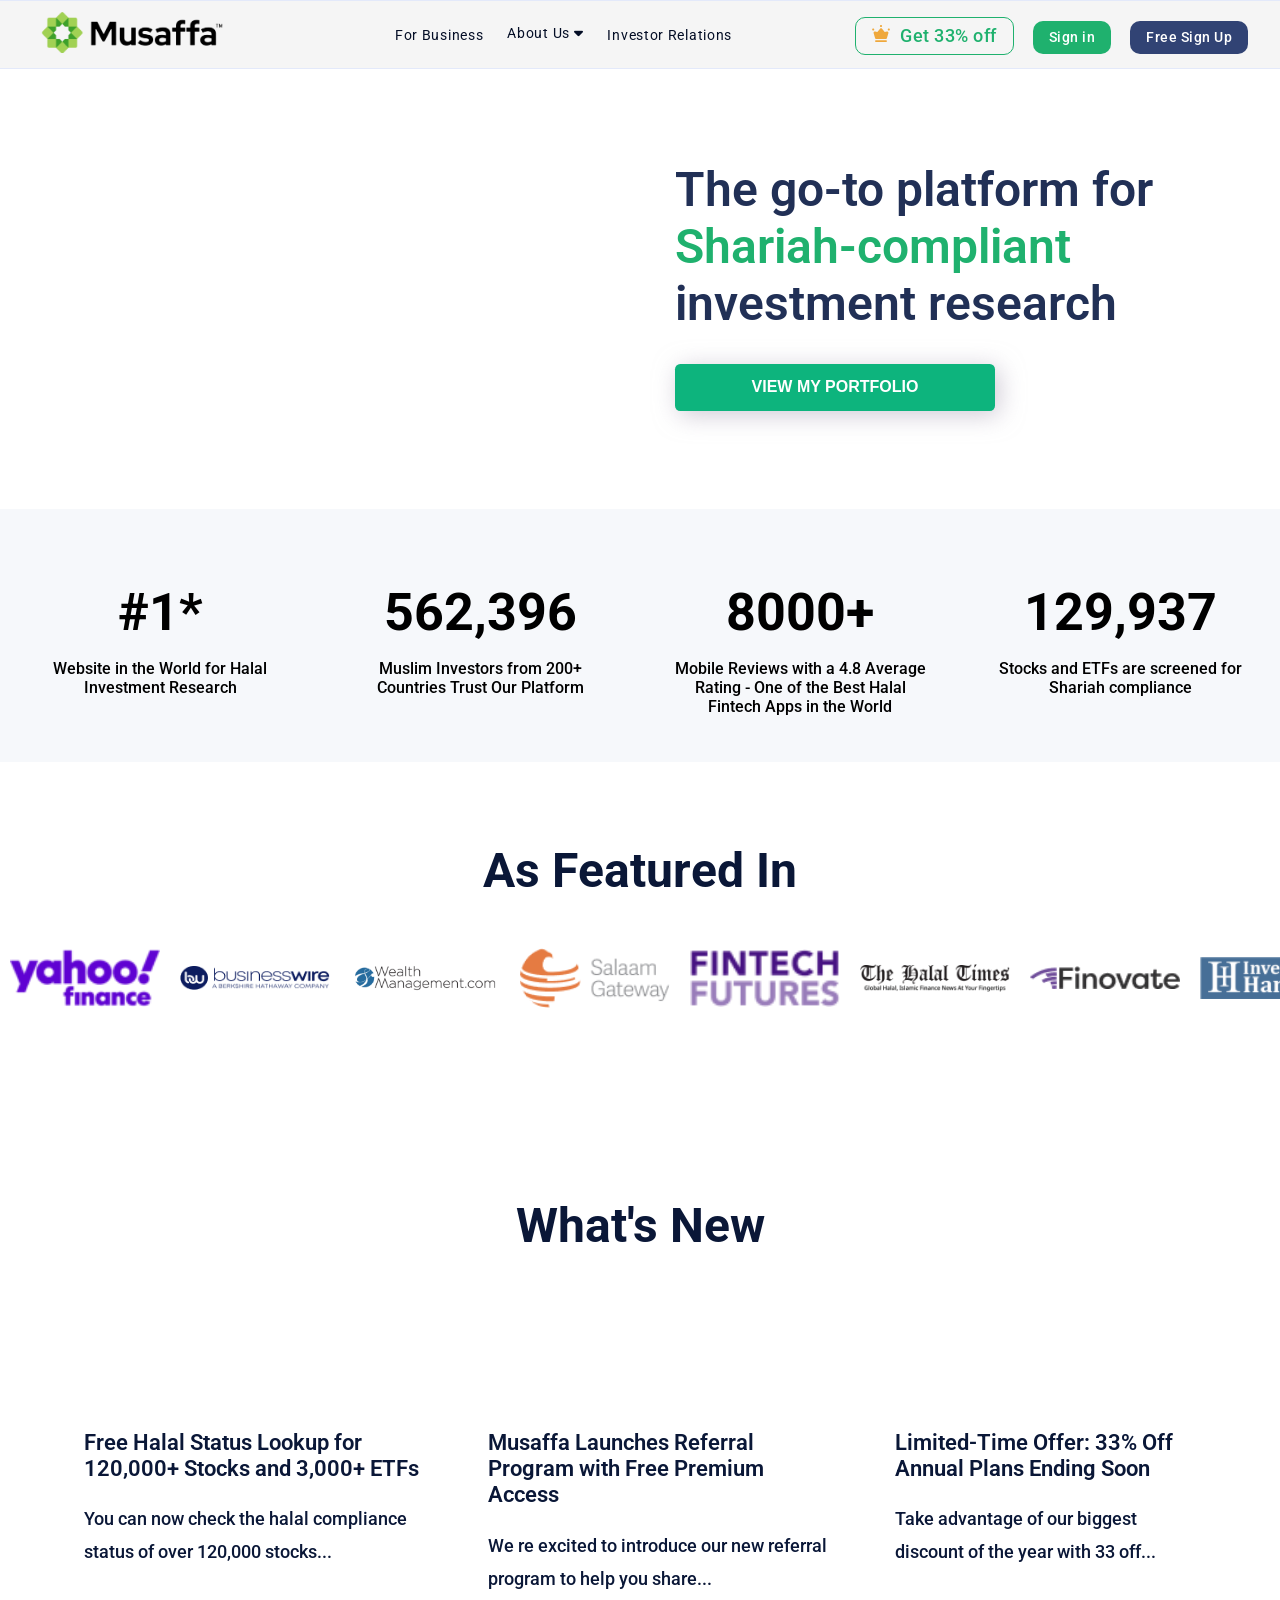
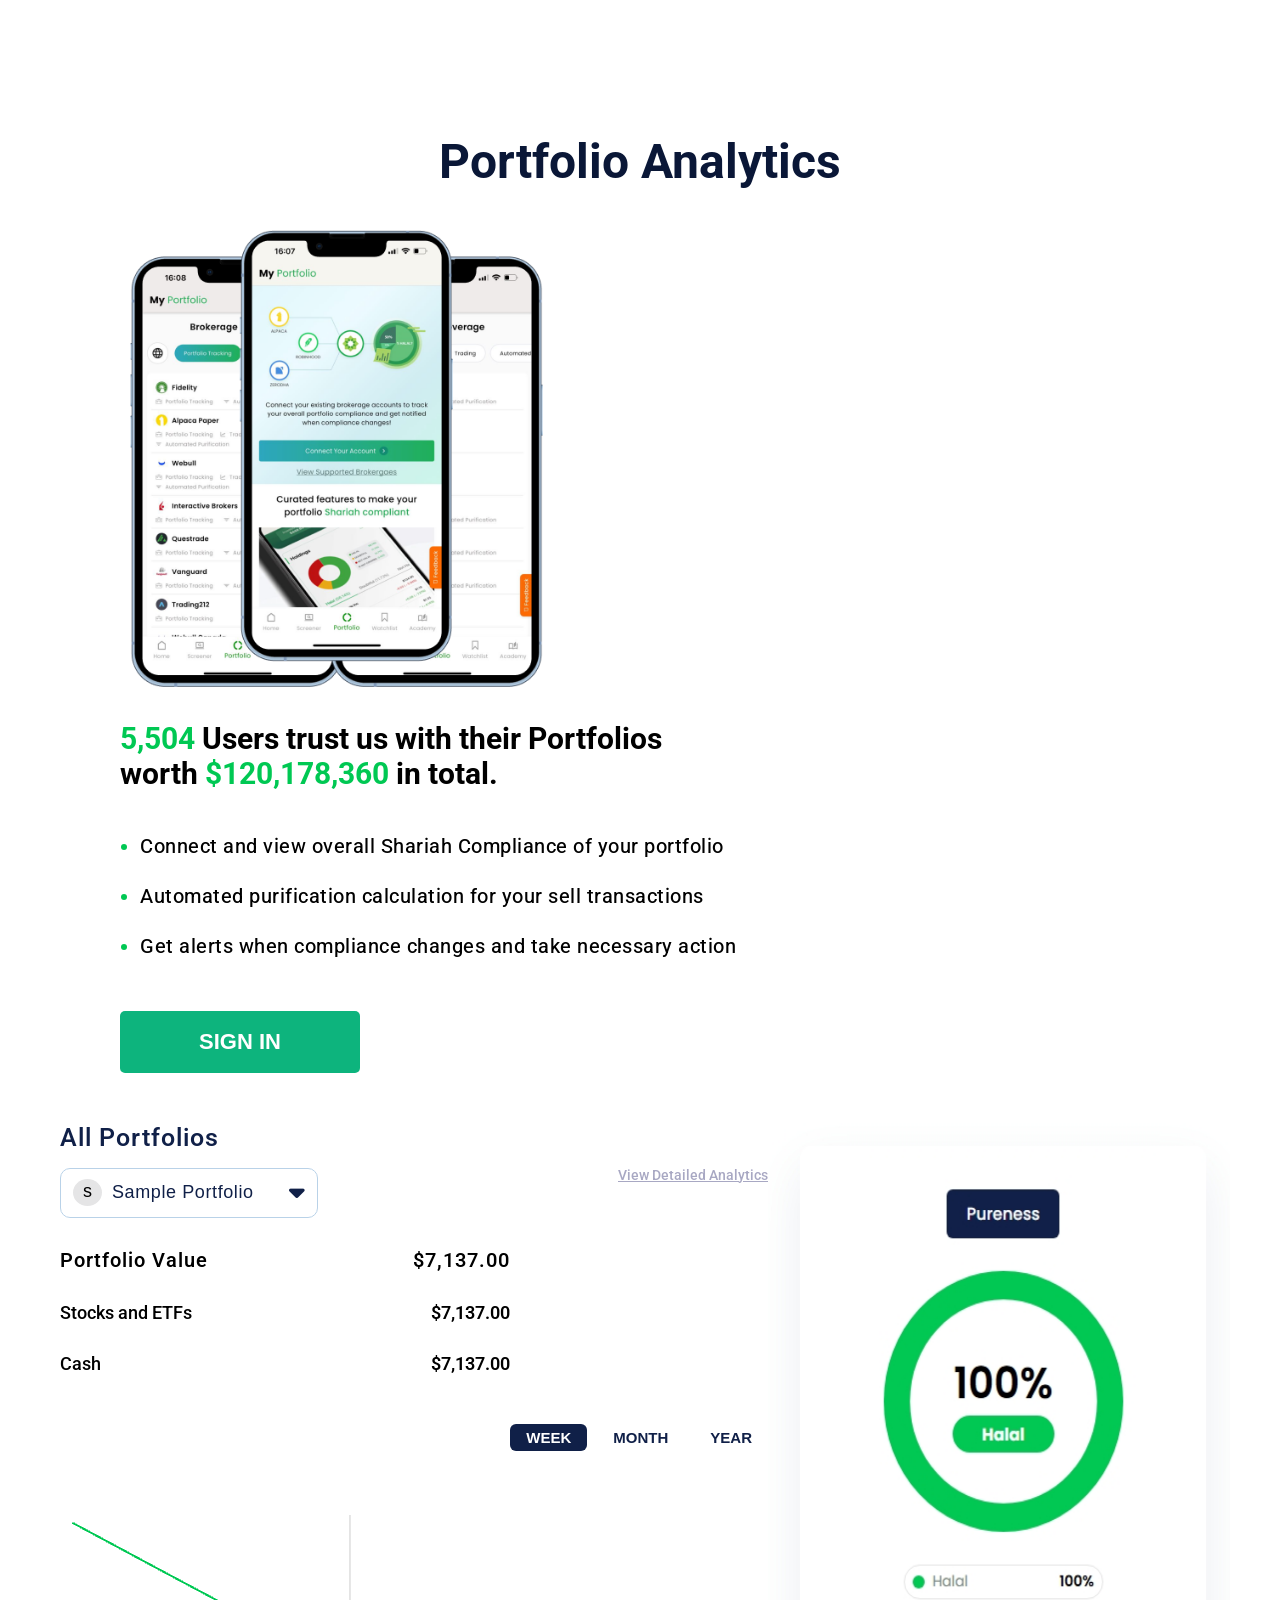
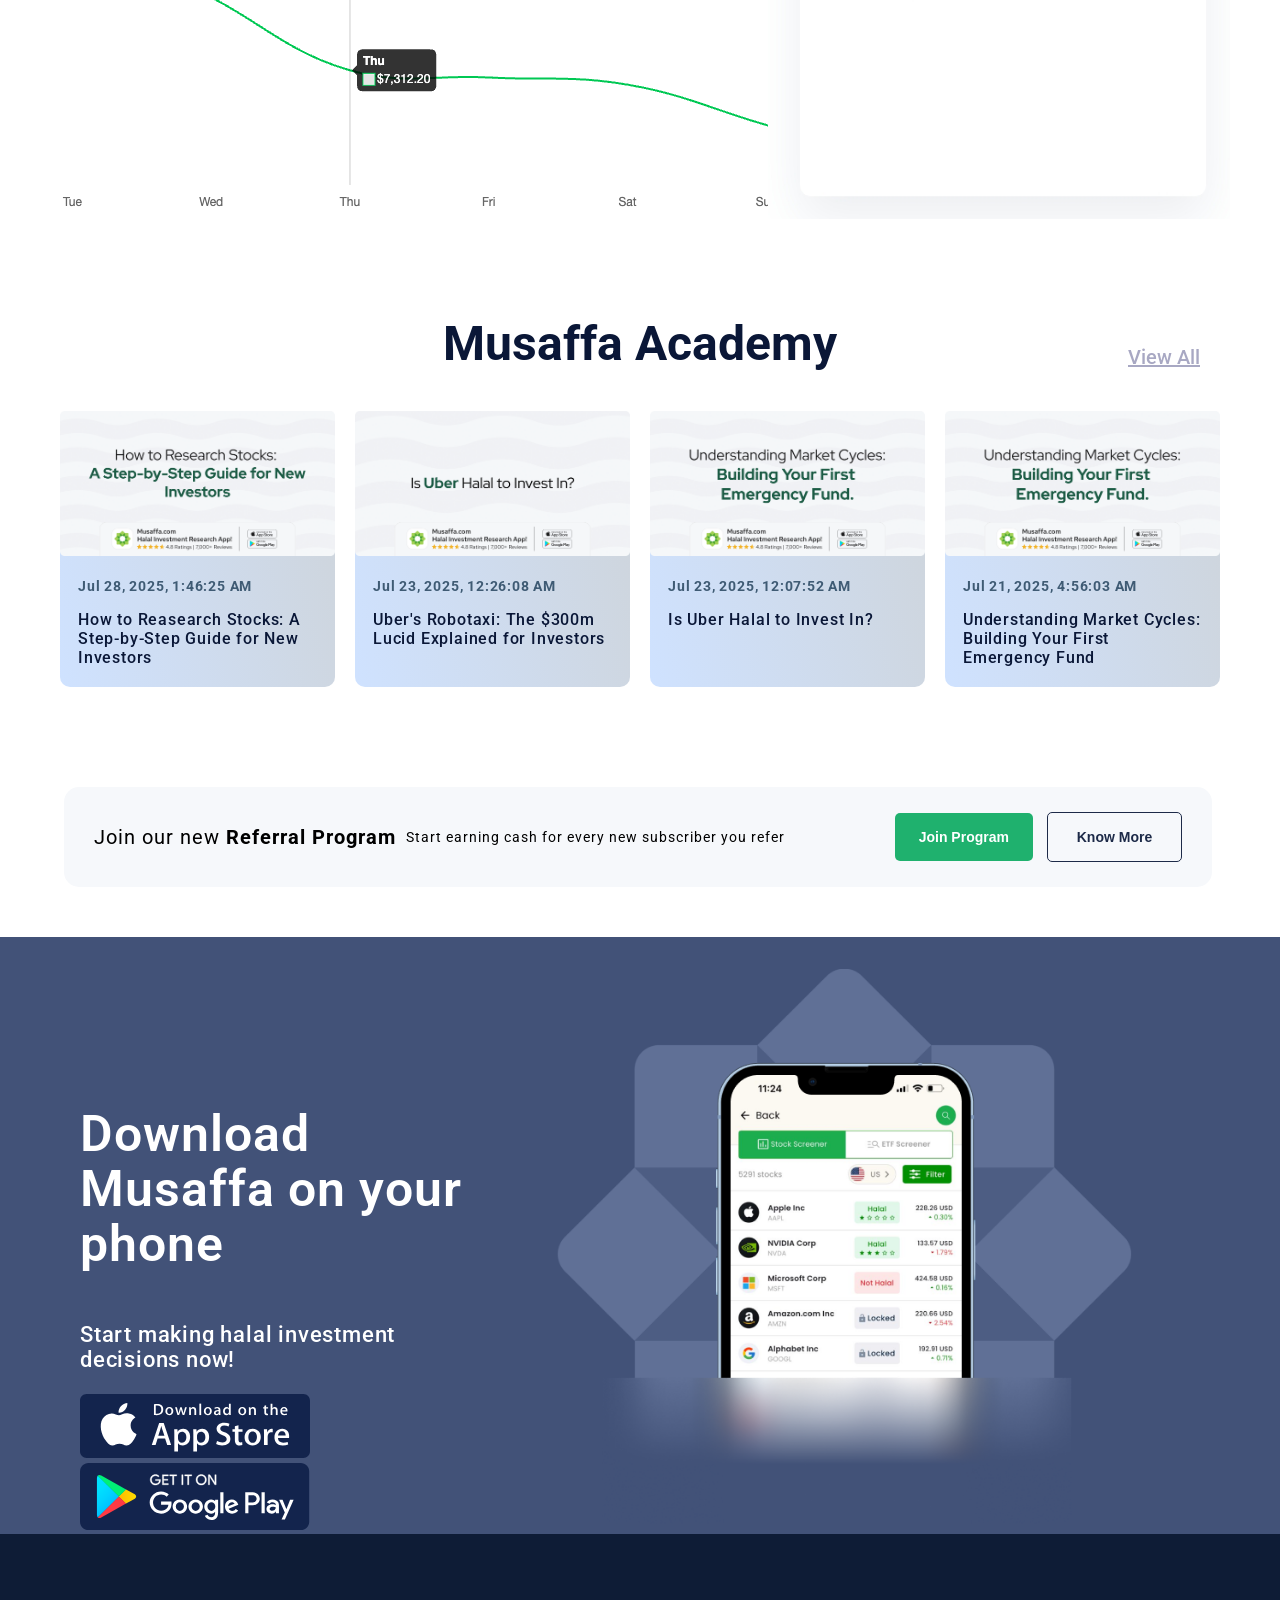
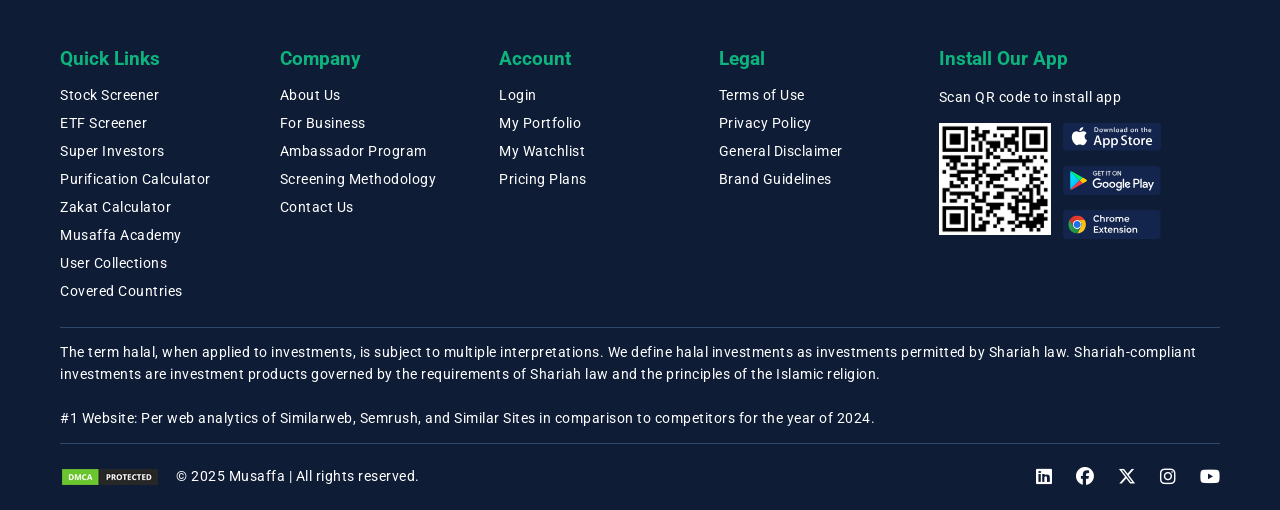
==== index.html @ 730191c0 "push" ====
<!DOCTYPE html>
<html lang="en">
<head>
    <meta charset="UTF-8">
    <meta name="viewport" content="width=device-width, initial-scale=1.0">
    <title>Musaffa</title>
    <link rel="stylesheet" href="style.css">

    <!-- Swiper CSS -->
    <link rel="stylesheet" href="https://cdn.jsdelivr.net/npm/swiper@10/swiper-bundle.min.css"/>

    <!-- Font Awesome for icons -->
    <link rel="stylesheet" href="https://cdnjs.cloudflare.com/ajax/libs/font-awesome/6.5.0/css/all.min.css" integrity="sha512-..." crossorigin="anonymous" referrerpolicy="no-referrer" />

    <!-- Google Fonts -->
    <link rel="preconnect" href="https://fonts.googleapis.com">
    <link rel="preconnect" href="https://fonts.gstatic.com" crossorigin>
    <link href="https://fonts.googleapis.com/css2?family=Roboto:ital,wght@0,100..900;1,100..900&display=swap" rel="stylesheet">
  
</head>
<body>
  <div class="main-wrapper">
    <nav class="navbar">
    <!-- Left: Logo -->
     <div class="menu-links">
        <img class="icon-menu" src="images/iconMenu.svg" alt="">
      <div class="logo">
        <a id="logo-black" href="index.html"><img src="images/musaffa-logo-black.png" alt=""></a>
        <a id="logo-white" href="index.html"><img src="images/musaffa-logo-white.webp" alt=""></a>
      </div>
     </div>
     
    <!-- Center: Navigation + Search -->
    <div class="nav-center">
      <ul class="nav-links">
        <li><a href="business.html">For Business</a></li>
        <li id="nav-page">
          About Us <i class="fas fa-caret-down"></i>
          <div class="dropdown">
            <a href="about-us.html">About Us</a>
            <a href="screen-methodology.html">Screen Methodology</a>
            <a href="ambassador-program.html">Ambassador Program</a>
          </div>
        </li>
        <li><a href="investor-relations.html">Investor Relations</a></li>

      </ul>

      <!-- <div class="search-bar">
        <i class="fas fa-search"></i>
        <input type="text" placeholder="Search...">
      </div> -->
    </div>

    <div class="actions">
          <a href="#" class="btn-discount"> <img src="images/premium-gold.svg" alt="">Get 33% off</a>
          <a href="https://musaffa.pro/invest/halal/login" target="_blank" class="btn-login">Sign in</a>
          <a href="https://musaffa.pro/invest/halal/register" target="_blank" class="btn-logout">Free Sign Up</a>
    </div>
  </nav>

  <script src="https://widgets.coingecko.com/gecko-coin-price-marquee-widget.js"></script>
  <gecko-coin-price-marquee-widget locale="en" coin-ids="" initial-currency="usd"></gecko-coin-price-marquee-widget>

    <!-- Carousel Section -->
    <!-- <section class="carousel"> -->
        <!-- <div class="swiper mySwiper">
            <div class="swiper-wrapper">
            <div class="swiper-slide">
                <img src="https://via.placeholder.com/1600x600?text=Slide+1" alt="Slide 1" />
                <div class="slide-content">
                <h2>Invest the Halal Way</h2>
                <p>Explore ethical and Shariah-compliant investment opportunities.</p>
                </div>
            </div>
            <div class="swiper-slide">
                <img src="https://via.placeholder.com/1600x600?text=Slide+2" alt="Slide 2" />
                <div class="slide-content">
                <h2>Empower Your Wealth</h2>
                <p>Join our growing community of Muslim investors.</p>
                </div>
            </div> -->
            <!-- Add more slides as needed -->
            <!-- </div> -->

            <!-- Navigation Buttons -->
            <!-- <div class="swiper-button-next"></div>
            <div class="swiper-button-prev"></div> -->

            <!-- Pagination Dots -->
            <!-- <div class="swiper-pagination"></div>
        </div>
    </section> -->

    <!-- <section class="carousel">
      <video autoplay loop muted>
        <source src="slider.mov/slider.mov" type="video/mov">
      </video>
    </section> -->

    <!--  Banner section -->
    <section class="banner">
      <div class="banner-content">

        <div class="youtube-link">
          <div class="youtube-video">
             <iframe width="561" height="316" src="https://www.youtube.com/embed/eePMLW_cW-g?list=TLGGLJ6C-BIEoUMwNDEwMjAyNQ" 
             title="Invest in Musaffa &amp; Own a Part of a Leading US-based Islamic Fintech Company" frameborder="0" 
             allow="accelerometer; autoplay; clipboard-write; encrypted-media; gyroscope; picture-in-picture; web-share" 
             referrerpolicy="strict-origin-when-cross-origin" allowfullscreen></iframe>
          </div>

          <div class="right-col">
            <h1>The go-to platform for 
              <span style="color: #1fb16e;">Shariah-compliant</span>
              investment research</h1>
            <button class="green-btn"><a href="https://musaffa.pro/invest/halal/register" target="_blank">view my portfolio</a></button>
          </div>
        </div>

        <div class="banner-info">
          <div class="achievements">
            <h1>#1*</h1>
            <p>Website in the World for Halal Investment Research</p>
          </div>

          <div class="achievements">
            <h1>562,396</h1>
            <p>Muslim Investors from 200+ Countries Trust Our Platform</p>
          </div>

          <div class="achievements">
            <h1>8000+</h1>
            <p>Mobile Reviews with a 4.8 Average Rating - One of the Best Halal Fintech Apps in the World</p>
          </div>

          <div class="achievements">
            <h1>129,937</h1>
            <p>Stocks and ETFs are screened for Shariah compliance</p>
          </div>
        </div>

        <div class="featured-section">
          <h1 id="header">As Featured In</h1>
            <div class="slider">
              <div class="slider-track">
                <img src="images/yahoo-finance-logo.png" alt="Logo 1" />
                <img src="images/businesswire-logo.png" alt="Logo 2" />
                <img src="images/wealth-management-logo.png" alt="Logo 3" />
                <img src="images/salaam-gateway-logo.png" alt="Logo 4" />
                <img src="images/fintech-futures-logo.png" alt="Logo 5" />
                <img src="images/the-halal-times-logo.png" alt="Logo 6" />
                <img src="images/fonivate-logo.png" alt="Logo 7" />
                <img src="images/investor-hangout-logo.png" alt="Logo 8" />
                <img src="images/associated-press-logo.png" alt="Logo 9" />
              <!-- Add more carousel items here -->
              <!-- </div>
            </div> -->
        </div>
      </div>
    </section>
    
    <!-- Updates Section -->
    <section class="updates">
        <h1 id="header">What's New</h1>
        
        <div class="update-row">
          <div>
            <a href="#" class="update-col">
              <div class="news-image">
                <img src="images/halal.png" alt="">
              </div>

              <div class="news-text">
                <h5>Free Halal Status Lookup for 120,000+ Stocks and 3,000+ ETFs</h5>
                <p _ngcontent-serverapp-c347="">You can now check the halal compliance status of over 120,000 stocks...</p>
              </div>
            </a>
          </div>

          <div>
            <a href="#" class="update-col">
              <div class="news-image">
                <img src="images/refer.png" alt="">
              </div>

              <div class="news-text">
                <h5>Musaffa Launches Referral Program with Free Premium Access</h5>
                <p>We re excited to introduce our new referral program to help you share...</p>
              </div>
            </a>
          </div>

          <div>
            <a href="#" class="update-col">
              <div class="news-image">
                <img src="images/offer.png" alt="">
              </div>

              <div class="news-text">
                <h5>Limited-Time Offer: 33% Off Annual Plans Ending Soon</h5>
                <p>Take advantage of our biggest discount of the year with 33 off...</p>
              </div>
            </a>
          </div>
        </div>
      </section>

    <!-- Analytics Section -->
    <section class="analytics">
      <h1 id="header">Portfolio Analytics</h1>
      <div class="analytics-content">
        <div class="left-col">
          <img src="images/portfolio-analytics.png" alt="">
        </div>

        <div class="right-col">
          <div class="text">
            <h3><span style="color: #00c853;">5,504</span> Users trust us with their Portfolios <br>worth <span style="color: #00c853;">$120,178,360</span> in total.</h3>
            <ul>
              <li>Connect and view overall Shariah Compliance of your portfolio</li>
              <li>Automated purification calculation for your sell transactions</li>
              <li>Get alerts when compliance changes and take necessary action</li>
            </ul>
          </div>
          <button><a href="#">sign in</a></button>
        </div>
      </div>
    </section>

    <!-- Portfolio Section -->
    <section class="portfolio">
      <div class="left-col">
        <div class="first-line">  
          <div class="left">
            <h4>All Portfolios</h4>
            <button class="sample">
              <input type="text" placeholder="s" readonly>
              <span>Sample Portfolio</span>
              <i class="fas fa-caret-down"></i>
            </button>
          </div>
          <div class="right">
            <a href="#" class="btn__add_portfolio">View Detailed Analytics</a>
          </div>
        </div>

        <div class="stock">
          <div class="portfolio-value">
            <span>Portfolio Value</span>
            <span>$7,137.00</span>
          </div>

          <div class="stock-value">
            <span>Stocks and ETFs</span>
            <span id="prices">$7,137.00</span>
          </div>

          <div class="stock-value">
            <span>Cash</span>
            <span id="prices">$7,137.00</span>
          </div>
        </div>

        <div class="duration">
          <button class="duration-btn active">week</button>
          <button class="duration-btn">month</button>
          <button class="duration-btn">year</button>
        </div>

        <div class="graph">
          <img src="images/graph.png" alt="" id="graph">
          <img src="images/graph-2.jpeg" alt="" id="mobile-graph">
        </div>
      </div>

      <div class="right-col">
          <img src="images/pureness.jpeg" alt="">
      </div>
    </section>

    <!-- Musaffa Academy Section -->
    <section class="academy">
      <div class="title-row">
        <h1 id="header">Musaffa Academy</h1>
        <a href="#">View All</a>
      </div>
      <div class="card-section">
        <div class="academy-card">
          <img src="images/card-img_1.png" alt="">
          <div class="card-text">
            <h6>Jul 28, 2025, 1:46:25 AM</h6>
            <p>How to Reasearch Stocks: A Step-by-Step Guide for New Investors</p>
          </div>
        </div>
        
        <div class="academy-card">
          <img src="images/card-img_3.png" alt="">
          <div class="card-text">
            <h6>Jul 23, 2025, 12:26:08 AM</h6>
            <p>Uber's Robotaxi: The $300m Lucid Explained  for Investors</p>
          </div>
        </div>

        <div class="academy-card">
          <img src="images/card-img_4.png" alt="">
          <div class="card-text">
            <h6>Jul 23, 2025, 12:07:52 AM</h6>
            <p>Is Uber Halal to Invest In?</p>
          </div>
        </div>

        <div class="academy-card">
          <img src="images/card-img_4.png" alt="">
          <div class="card-text">
            <h6>Jul 21, 2025, 4:56:03 AM</h6>
            <p>Understanding Market Cycles: Building Your First Emergency Fund</p>
          </div>
        </div>
      </div>
    </section>

    <!-- Testimonial Section -->
    <section class="testimonial">
      <h1 id="header">What Our Users Say...</h1>
      
      <div class="test-contents">
        <div class="item">
          <div class="test-header">
            <div class="client-img">
              <img src="images/art.jpg" alt="">
            </div>
            <div class="client-desc">
                <h4>Mohammed Afroz Afroz</h4>
                <h6>Hyderabad, India</h6>                
            </div>
          </div>
            <p>
              This Side Mohammed Afroz From Hyderabad, India “Musaffa" has quickly become one of my favorite apps, 
              thanks to its sleek design and powerful features. The app’s versatility allows me to stay organized, 
              informed, and connected, all from the convenience of my mobile device. I appreciate the attention to 
              detail and dedication to user satisfaction that the developers have put into Musaffa. It’s truly a game-changer 
              and a must-have app for anyone looking to improve their overall digital experience.
            </p>

          <div class="tesimonial-footer">
            <div class="rating">
              <span class="ng-star-inserted">⭐</span>
              <span class="ng-star-inserted">⭐</span>
              <span class="ng-star-inserted">⭐</span>
              <span class="ng-star-inserted">⭐</span>
              <span class="ng-star-inserted">⭐</span>
            </div>
          </div>
        </div>

        <div class="item">
          <div class="test-header">
            <div class="client-img">
              <img src="images/art.jpg" alt="">
            </div>
            <div class="client-desc">
                <h4>Wael Shoukry</h4>
                <h6> India </h6>             
            </div>
          </div>
            <p>
              I am truly grateful for the effort you put into this app. I've been trying hard to find a way to ensure 
              my portfolio is halal but found it so hard that I was about to exit the stock market out of confusion. 
              Until I found your website, app, and academy. I am now filtering my portfolio and have found a few non 
              halal stocks which I'm happy to discard. One of the best things about your service is you explain WHY 
              it is/isn't. Jazakum Allah Khairan for every halal cent I make! 🙏
            </p>

          <div class="tesimonial-footer">
            <div class="rating">
              <span class="ng-star-inserted">⭐</span>
              <span class="ng-star-inserted">⭐</span>
              <span class="ng-star-inserted">⭐</span>
              <span class="ng-star-inserted">⭐</span>
              <span class="ng-star-inserted">⭐</span>
            </div>
          </div>
        </div>

        <div class="item">
          <div class="test-header">
            <div class="client-img">
              <img src="images/art.jpg" alt="">
            </div>
            <div class="client-desc">
                <h4>Ibrahim Yildiz</h4>
                <h6>Netherlands</h6>                
            </div>
          </div>
            <p>
              Professional and dedicated team! I have experienced some technical issues with the app 
              where some of my stocks were not visible in my portfolio. Something to do with a specific 
              exchange (TDG) they were bought from. The team took my note serious and within a few weeks 
              they solved the problem. Fantastic. Other than that, very useful and convenient app.
            </p>

          <div class="tesimonial-footer">
            <div class="rating">
              <span class="ng-star-inserted">⭐</span>
              <span class="ng-star-inserted">⭐</span>
              <span class="ng-star-inserted">⭐</span>
              <span class="ng-star-inserted">⭐</span>
              <span class="ng-star-inserted">⭐</span>
            </div>
          </div>
        </div>
      </div>
   </section>
  
   <section class="referrals">
    <div class="referral">
      <div class="text">
        <span>Join our new <b>Referral Program</b></span>
        <p>Start earning cash for every new subscriber you refer</p>
      </div>
      <div class="btn">
        <button class="join">Join Program</button>
        <button class="know">Know More</button>
      </div>
    </div>
   </section>
    
    <div class="download-musaffa">
      <div class="container">
        <div class="left-col">
          <h3>
            Download Musaffa
            on your phone
          </h3>
          <p>Start making halal investment decisions now!</p>
          <div class="app-links">
            <a href="#" id="ios"><img src="images/footer-ios-app.svg" alt=""></a>
            <a href="#"><img src="images/footer-gplay.svg" alt=""></a>
          </div>
        </div>
        <div class="right-col">
          <img src="images/download.png" alt="">
        </div>
      </div>
    </div>

    <footer>
      <section class="container">
        <nav class="footer">
          <div class="footer-col quick-links">
            <h6 class="nav-heading">Quick Links</h6>
            <ul role="list" class="links-list">
              <li><a href="#">Stock Screener</a></li>
              <li><a href="#">ETF Screener</a></li>
              <li><a href="#">Super Investors</a></li>
              <li><a href="#">Purification Calculator</a></li>
              <li><a href="#">Zakat Calculator</a></li>
              <li><a href="#">Musaffa Academy</a></li>
              <li><a href="#">User Collections</a></li>
              <li><a href="#">Covered Countries</a></li>
            </ul>
          </div>

          <div class="footer-col">
            <h6 class="nav-heading">Company</h6>
            <ul role="list" class="links-list">
              <li><a href="about-us.html">About Us</a></li>
              <li><a href="business.html">For Business</a></li>
              <li><a href="ambassador-program.html">Ambassador Program</a></li>
              <li><a href="screen-methodology.html">Screening Methodology</a></li>
              <li><a href="#">Contact Us</a></li>
            </ul>
          </div>

          <div class="footer-col">
            <h6 class="nav-heading">Account</h6>
            <ul role="list" class="links-list">
              <li><a href="#">Login</a></li>
              <li><a href="#">My Portfolio</a></li>
              <li><a href="#">My Watchlist</a></li>
              <li><a href="#">Pricing Plans</a></li>
            </ul>
          </div>

          <div class="footer-col">
            <h6 class="nav-heading">Legal</h6>
            <ul role="list" class="links-list">
              <li><a href="#">Terms of Use</a></li>
              <li><a href="#">Privacy Policy</a></li>
              <li><a href="#">General Disclaimer</a></li>
              <li><a href="#">Brand Guidelines</a></li>
            </ul>
          </div>
          
          <div class="footer-col">
            <h6 class="nav-heading">Install Our App</h6>
            <p class="scan-text">Scan QR code to install app</p>
            <div class="store-badges">
              <div class="qr-code">
                <img src="images/qr-code.png" id="display-none" alt="qr-code" class="qr-code">
              </div>

              <div class="app-store-row">
                <a href="#" target="_blank">
                  <img src="images/footer-ios-app.svg" alt="app-store-badge" class="img-fluid">
                </a>

                <a href="#" target="_blank">
                  <img src="images/footer-gplay.svg" alt="play-store-badge" class="img-fluid">
                </a>

                <a href="#" target="_blank">
                  <img src="images/footer-chrome-ext.svg" id="display-none" alt="Google Chrome Extension" class="img-fluid">
                </a>
              </div>
            </div>
          </div>
        </nav>
        
        <div class="footer-para">
          <p>
            The term halal, when applied to investments, is subject to multiple interpretations. We define halal investments as investments permitted by Shariah law. Shariah-compliant investments are investment products governed by the requirements of Shariah law and the principles of the Islamic religion. <br><br>
            #1 Website: Per web analytics of Similarweb, Semrush, and Similar Sites in comparison to competitors for the year of 2024.
          </p>
        </div>

        <div class="copyrights-wrapper">
          <div class="copyrights-text">
            <a href="#">
              <img src="images/dmca-badge.png" alt="" class="img-fluid">
            </a>
            <p> &#169; 2025 Musaffa | All rights reserved.</p>
          </div>

          <ul class="social-icons" role="list">
            <li>
              <a href="#"><i class="fa-brands fa-linkedin"></i></a>
            </li>
            <li>
              <a href="#"><i class="fa-brands fa-facebook"></i></a>
            </li>
            <li>
              <a href="#"><i class="fa-brands fa-x-twitter"></i></a>
            </li>
            <li>
              <a href="#"><i class="fa-brands fa-instagram"></i></a>
            </li>
            <li>
              <a href="#"><i class="fa-brands fa-youtube"></i></a>
            </li>
          </ul>
        </div>
      </section>
    </footer>
    <div id="sidebar" class="sidebar_menu">
      <button class="btn-menu-toggle-mobile">
        <img src="images/iconMenuClose.svg" alt="" class="icon-menu" id="icon_menu">
      </button>
  
      <a href="index.html" class="sidebar-logo">
        <img src="images/musaffa-logo-white.webp" class="icon-menu" alt="">
      </a>
    
      <ul class="sidebar-navigation">
        <div class="menu-group-mobile">
          <li class="nav-item">
            <a href="#" style="color: #1CAD50;" class="nav-link">
              <img src="images/premium-gold.svg" alt="Icon">
              <span>Get 33% off</span>
            </a>
          </li>

          <li class="nav-item">
            <a href="business.html" class="nav-link">For Business</a>
          </li>
    
          <li class="nav-item">
            <a href="about-us.html" class="nav-link">About Us</a>
          </li>

          <li class="nav-item">
            <a href="screen-methodology.html" class="nav-link">Screen Methodology</a>
          </li>
          
          <li class="nav-item">
            <a href="ambassador-program.html" class="nav-link">Ambassador Program</a>
          </li>
          
          <li class="nav-item">
            <a href="investor-relations.html" class="nav-link">Investor Relations</a>
          </li>
        </div>
      </ul>        
    
      <div class="bottom-line"></div>
    </div>


    <script>
      
      const showBtn = document.querySelector('.icon-menu');
      const sideBar = document.querySelector('.sidebar_menu');
      const hideBtn = document.querySelector('.btn-menu-toggle-mobile')

      showBtn.addEventListener('click', showMenu)

      function showMenu() {
        showBtn.classList.toggle('active');
        sideBar.classList.toggle('active');
      }

      hideBtn.addEventListener('click', hideMenu)

      function hideMenu(){
        sideBar.style.left = "-100%";
      }
    </script>

    </div>
  </div>
</body>
</html>
---- style.css ----
body {
      margin: 0;
      font-family: "Roboto", sans-serif;
      font-weight: 500;
      font-style: normal;
      background-color: white;
      overflow-x: hidden;
      box-sizing: border-box;
      width: 100vw;
}


.main-wrapper{
  width: 100%;
  margin: 0;
}
/* Navbar Starts */
    .navbar {
      border: 1px solid #e3e9fa;
      border-left: 0;
      border-right: 0;
      background-color: #f5f5f5;
      display: flex;
      justify-content: space-between;
      align-items: center;
      padding: .5rem 2rem;
      position: sticky;
      top: 0;
      z-index: 3;
    }

    .navbar .icon-menu{
      display: none;
    }

    .navbar .logo #logo-white{
      display: none;
    }

    .navbar img {
      width: 200px;
    }

    .nav-center {
      display: flex;
      align-items: center;
      gap: 2rem;
    }

    .nav-links {
      list-style: none;
      display: flex;
      gap: 1.5rem;
    }

    .nav-links li {
      position: relative;
    }

    #nav-page{
      color: #040e26;
      text-decoration: none;
      letter-spacing: .7px;
      font-size: .9rem;
      font-weight: 400;
      transition: color 0.3s;
    }

    .nav-links a {
      color: #040e26;
      text-decoration: none;
      letter-spacing: .7px;
      font-size: .9rem;
      font-weight: 400;
      transition: color 0.3s;
    }

    .nav-links a:hover {
      color: #00b894;
    }

    /* Dropdown menu */
    .dropdown {
      position: absolute;
      overflow: hidden;
      top: 100%;
      left: 0;
      background-color: white;
      min-width: 180px;
      display: none;
      flex-direction: column;
      z-index: 1000;
      border-radius: 10px;
      box-shadow: 0 4px 8px rgba(0,0,0,0.15);
    }

    .dropdown a {
      padding: 0.75rem 1rem;
      color: #1a1a1a;
      text-decoration: none;
      font-size: 0.95rem;
    }

    .dropdown a:hover {
      background-color: #00b894;
      color: #f5f5f5;
    }

    .nav-links li:hover .dropdown {
      display: flex;
    }

    /* Search bar */
    .search-bar {
      position: relative;
    }

    .search-bar input {
      padding: 1rem 1rem 1rem 2.2rem;
      border-radius: 20px;
      border: none;
      outline: none;
      background-color: white;
      font-size: 0.95rem;
    }

    .search-bar i {
      position: absolute;
      top: 50%;
      left: 10px;
      transform: translateY(-50%);
      color: #666;
    }

    /* Right side: cart and login */
    /* .actions {
      display: flex;
      align-items: center;
      gap: 1.5rem;
    } */

    

    /* .actions a:hover {
      color: #00b894;
    } */

    

    .btn-discount{
        background-color: transparent;
        font-size: 1.1rem;
        letter-spacing: .5px;
        border: 1px solid #1fb16e;
        color: #1fb16e;
        padding: 0.5rem 1rem;
        border-radius: 10px;
        text-decoration: none;
        font-weight: 500;
        transition: background 0.3s;
        text-align: center;
        img{
          margin-right: 10px;
          width: 18px;
        }
        a{  
          text-decoration: none;
          transition: color 0.3s;
        }
    }

    .btn-login {
      background-color: #1fb16e;
      color: white;
      font-size: .9rem;
      letter-spacing: .5px;
      border: none;
      padding: 0.5rem 1rem;
      border-radius: 10px;
      text-decoration: none;
      font-weight: 500;
      transition: background 0.3s;
      margin-left: 15px;
      a{
        color: white;
        text-decoration: none;
        transition: color 0.3s;
      }
    }

    .btn-logout{
        background-color: #314374;
        font-size: .9rem;
        letter-spacing: .5px;
        color: white;
        border: none;
        padding: 0.5rem 1rem;
        border-radius: 10px;
        text-decoration: none;
        font-weight: 500;
        transition: background 0.3s;
        margin-left: 15px;
        a{  
          color: white;
          text-decoration: none;
          transition: color 0.3s;
        }
    }
        
    /* Navbar ends */

    .carousel {
    width: 100%;
    position: relative;
    }

    .swiper-slide {
    position: relative;
    }

    .swiper-slide img {
    width: 100%;
    height: 600px;
    object-fit: cover;
    }

    .slide-content {
    position: absolute;
    top: 50%;
    left: 8%;
    transform: translateY(-50%);
    color: white;
    max-width: 600px;
    }

    .slide-content h2 {
    font-size: 2.5rem;
    margin-bottom: 0.5rem;
    }

    .slide-content p {
    font-size: 1.2rem;
    }

    .swiper-button-next,
    .swiper-button-prev {
    color: white;
    }

    .swiper-pagination-bullet {
    background: white;
    }

    /* Banner Styling Starts */

    .banner{
      margin: 60px 0;
      margin-bottom: 0;
    }

    .youtube-link{
      padding: 0 5%;
      display: flex;
      justify-content: space-between;
      grid-template-columns: repeat(2, 1fr);
      grid-gap: 50px;
    }

    .right-col{
      padding: 0 5% 0 0;
      h1{
        margin: 2rem 0;
        font-weight: 600;
        font-size: 3rem;
        color: #213056;
      }
    }

    .youtube-video{
      iframe{
        border-radius: 15px;
      }
    }

    .green-btn{
      border: none;
      background-color: #0db47d;
      border-radius: .325rem;
      padding: .90rem;
      font-size: 1rem;
      font-weight: 550;
      box-shadow: 4px 4px 24px #a79fb28c;
      width: 320px;
      text-transform: uppercase;

      a{
        text-decoration: none;
        color: #fff;
      }
    }

    .banner-info{
      margin-top: 60px;
      padding: 30px 0;
      width: 100%;
      background: #F6F8FB;
      -webkit-backdrop-filter: blur(52px);
      backdrop-filter: blur(52px);
      display: flex;
      flex-wrap: wrap;
      justify-content: space-around;
      text-align: center;
    }

    .achievements{
      flex: 0 0 auto;
      width: 20%;
      h1{
        margin-bottom: 0;
        font-size: 52px;
      }

      p{
        font-size: 16px;
      }
    }

    .featured-carousel{
      margin-top: 100px;
    }

    #header{
        color: #0a1737;
        font-size: 3rem;
        text-align: center;
    }

    .featured-section {
  text-align: center;
  padding: 40px 0;
  background: white;
}

.featured-section h2 {
  font-size: 24px;
  margin-bottom: 20px;
}

.slider {
  overflow: hidden;
  position: relative;
  width: 100%;
  margin: 0 auto;
}

.slider-track {
  display: flex;
  width: calc(250px * 9); /* adjust based on number of images */
  animation: scroll 20s linear infinite;
}

.slider-track img {
  width: 150px;
  height: auto;
  margin: 0 10px;
  object-fit: contain;
}

@keyframes scroll {
  0% {
    transform: translateX(0%);
  }
  100% {
    transform: translateX(-20%);
  }
}

/* Banner Styling Ends */


.carousel-container {
  overflow: hidden;
  width: 100%;
  position: relative;
}

.carousel {
  display: flex;
  transition: transform 0.5s ease-in-out;
}

.carousel-item {
  flex: 0 0 auto;
  width: 150px;
  margin: 0 10px;
}

.carousel-item img {
  width: 100%;
      height: auto;
    }
    
    /* Updates Styling Starts */

    .updates{
      padding-left: 65px;
      padding-right: 65px;
      padding-inline: 4rem;
      transition: padding .3s ease-in-out;
      padding-top: 100px;
    }

    .updates #header{
      font-size: 3em;
      text-align: center;
    }
    
    .update-row{
      display: flex;
      gap: 1rem;
    }

    .update-row div{
      margin-top: 1.5rem;
      max-width: 100%; 
    }

    .update-col{
      border-radius: 26px;
      background: #FFF;
      display: flex;
      flex-direction: column;
      gap: 25px;
      padding: 20px;
      transition: all .4s;
      text-decoration: none;
      height: 100%;
      cursor: pointer;
      overflow-y: none;
    }

    .update-col:hover{
      box-shadow: 0 4px 40px #0a17371a;
    }

    .news-image{
      border-radius: 20px;
      max-height: 239px;
      width: 100%;
    }

    .news-image img{
      border-radius: 20px;
      width: 350px;
      vertical-align: middle;
      overflow-clip-margin: content-box;
      overflow: clip;
    }

    .news-text h5{
      font-size: 22px;
      color: #0a1737;
      font-weight: 600;
      font-style: normal;
      margin-top: 0;
      margin-bottom: .5rem;
      line-height: 1.2;
    }

    .news-text p{
      color: #0a1737;
      font-size: 18px;
      font-style: normal;
      font-weight: 500;
      line-height: 33px;
      margin-top: 20px;
    }

    /* Updates Styling Ends */

    /* Analytics Styling Starts*/

    .analytics{
      margin-top: 100px;
    }

    .analytics-content{
      margin-left: 100px;
      display: flex;
      flex-wrap: wrap;

      .left-col{
        img{
          width: 80%;
          margin-left: 30px;
        }
      }

      .right-col{
        margin-left: 20px;

        h3{
          font-size: 30px;
        }

        ul{
          padding-left: 20px;
          letter-spacing: .5px;
          font-size: 20px;
          font-weight: 450;
          line-height: 50px;
        }

        ul li::marker{
          color: #00c853;
        }

        button{
          background-color: #0db47d;
          border-radius: 5px;
          border: none;
          height: 62px;
          width: 240px;
          padding: 5px 8px;
          font-weight: bold;
          font-size: 22px;
          margin-top: 20px;
          text-transform: uppercase;  
          
          a{
            color: #fff;
            text-decoration: none;
          }
        }
      }
    }
    
    /* Analytics Styling Ends */
    
    /* Portfolio Styling Starts */
    
    .portfolio{
      display: flex;
      margin-top: 50px;
      margin-left: 0;
      margin-bottom: 6rem;
      padding-left: 50px;
      padding-right: 50px;
      padding-top: 0;
      padding-bottom: 0;
        .left-col{
          width: 60%;
          padding-left: 10px;
          .first-line{
            display: flex;
            align-items: center;
            justify-content: space-between;
            margin-bottom: 30px;
            width: 100%;

            .left{
              margin: 0;
              display: flex;
              flex-direction: row;
              flex-wrap: wrap;
              align-items: center;
              gap: 1rem;
              width: 100%;

              h4{
                color: #102048;
                font-size: 25px;
                font-weight: 550;
                letter-spacing: 1px;
                margin: 0;
              }

              .sample{
                background-color: transparent;
                display: flex;
                align-items: center;
                color: #102048;
                height: 50px;
                padding: 8px 12px;
                padding-right: 20px;
                border: 1px solid #B9D2E8;
                border-radius: 10px;
                cursor: pointer;

                margin: 0 150px 0 0;

                input{
                  border: none;
                  text-align: center;
                  border-radius: 50%;
                  width: 25px;
                  height: 25px;
                  background-color: #e5e5e6;

                  &::placeholder{
                    font-size: 18px;
                    color: #000;
                  }
                }

                span{
                  margin-left: 10px;
                  letter-spacing: .6px;
                  font-size: 18px;
                }

                i{
                  width: 8px;
                  margin-left: 35px;
                  font-size: 25px;
                }
              }

            }
          }

          .stock{
            .portfolio-value{
              padding: 0;
              margin-bottom: 30px;
              font-size: 20px;
              font-weight: 550;
              width: 450px;
              letter-spacing: 1px;
              display: flex;
              justify-content: space-between;
            }

            .stock-value{
              margin-bottom: 30px;
              font-size: 18px;
              font-weight: 500;
              width: 450px;
              display: flex;
              justify-content: space-between;
              padding: 0;
              #prices{
                font-size: 18px;
                font-weight: 600;
              }
            }
          }

          .duration{
            width: 100%;
            display: flex;
            justify-content: flex-end;
            margin-top: 50px;

            .duration-btn{
              border: none;
              background-color: transparent;
              text-transform: uppercase;
              border-radius: 6px;
              font-weight: 600;
              padding: 5px 16px;
              font-size: 15px;
              color: #102048;
              margin-left: 10px;
              cursor: pointer;
            }

            .duration-btn.active{
              background-color: #102048;
              color: white;
            }
          }
        }
        
        .right-col{
          margin-left: 0px;
          padding: 0;
          width: 40%;
          img{
            width: 100%;
            height: 100%;
          }
        }
    }

    .graph{
      margin-top: 4rem;
    }

    .graph #mobile-graph{
      display: none;
    }

    
    .btn__add_portfolio{
      text-align: right;
      display: inline-block;
      color: #a8a8c3 !important;
      font-size: 14px;
      font-style: normal;
      font-weight: 500;
      line-height: normal;
      -webkit-text-decoration-line: underline;
      text-decoration-line: underline;
      -webkit-text-decoration-style: solid;
      text-decoration-style: solid;
      -webkit-text-decoration-skip: ink;
      text-decoration-skip-ink: auto;
      text-decoration-thickness: auto;
      text-underline-offset: auto;
      text-underline-position: from-font;
      white-space: nowrap;
      margin-top: 10px;
    }

    /* Portfolio Styling Ends */
    
    /* Musaffa Academy Styling Starts */

    .academy{
      position: relative;
      margin-bottom: 100px;
      .card-section{
        display: flex;
        padding: 0 50px;
        .academy-card{
          margin: 0 10px;
          width: 100%;
          border-radius: 10px;
          background:  linear-gradient(75deg, #cfe2ff, #ced4da);
          img{
            width: 100%;
          }
          .card-text{
            letter-spacing: .8px;
            margin: 18px;
            margin-bottom: 20px;
            h6{
              color: #3f5b74;
              font-size: 14px;
              margin: 5px 0;
            }

            p{
              color: #0a1737;
            }
          }
        }
      }

      .title-row a{
        color: #a8a8c3;
        font-size: 20px;
        font-style: normal;
        font-weight: 500;
        line-height: normal;
        -webkit-text-decoration-line: underline;
        text-decoration-line: underline;
        -webkit-text-decoration-style: solid;
        text-decoration-style: solid;
        -webkit-text-decoration-skip: ink;
        text-decoration-skip-ink: auto;
        text-decoration-thickness: auto;
        text-underline-offset: auto;
        text-underline-position: from-font;
        position: absolute;
        right: 80px;
        top: 30px;
      }
    }
    
    /* Musaffa Academy Styling Ends */

    /* Testimonial Styling Starts */

    .testimonial{
      display: none;
      width: 100%;
      padding: 90px 0px 20px;
      background-color: #f6f8fb;

      .test-contents{
        width: 100%;
        display: grid;
        justify-content: space-between;
        grid-template-columns: repeat(3, 1fr);
        grid-gap: 30px;
        margin-left: 0;
        margin-bottom: 50px;
        .item{
          border-radius: 10px;
          border: 1px solid #F6F8FB;
          background-color: #fff;
          padding: 30px;

          .test-header{
            display: flex;
            align-items: center;

            .client-img{
              position: relative;
              width: 50px;
              height: 50px;
              border-radius: 50%;

              img{
                width: 100%;
                height: 100%;
                object-fit: cover;
                border-radius: 50%;
              }
            }

            .client-desc{
              position: relative;
              margin-left: 15px;
              padding: 0;

              h4{
                color: #0a1737;
                font-size: 17px;
                font-style: normal;
                font-weight: 600;
                margin: 0;
              }

              h6{
                color: #b8c2da;
                font-size: 17px;
                font-style: normal;
                font-weight: 400;
                margin: 0;
              }
            }
          }

          p{
            color: #0a1737;
            font-size: 15px;
            font-style: normal;
            font-weight: 400;
            margin-top: 15px;
            line-height: 160%;
          }
          
        }
      }
    }

    .owl-carousel .owl-dots{
      margin-top: 20px !important;
    }

    /* Testimonial Styling Ends */

    .referral{
      margin: 50px 5%;
      padding: 0 30px;
      border-radius: 15px;
      height: 100px;
      width: 85%;
      display: flex;
      align-items: center;
      justify-content: space-between;
      background-color: #f6f8fb;

      .text{
        font-weight: 400;
        letter-spacing: 1px;
        display: flex;
        align-items: center;
        
        span{
          font-size: 20px;
        }
        p{
          font-size: .86rem;
          margin-left: 10px;
        }
      }

      .btn{    
        .join{
          background-color: #1fb16e;
          color: white;
          border: none;
          border-radius: 5px;
          font-size: .875rem;
          padding: 1rem 1.5rem;
          font-weight: 600;
          margin-right: 10px;
        }

        .know{
          background-color: transparent;
          color: #1d2a48;
          border: 1px solid #1d2a48;
          border-radius: 5px;
          font-size: .875rem;
          padding: 1rem 1.8rem;
          font-weight: 600;
        }
      }
    }
    
    .download-musaffa{
      background-color: #425278;
      padding: 0 80px;
      padding-top: 20px;

      .container{
        display: flex;
        justify-content: space-between;
        padding: 0;
        gap: 4em;
        .left-col{
          margin-top: 100px;
          h3{
            font-size: 50px;
            font-weight: 600;
            letter-spacing: 1px;
            line-height: 1.1;
            color: white;
          }
          p{
            font-size: 22px;
            font-weight: 500;
            letter-spacing: .8px;
            color: white;
          }

          .app-links{
            a{
              img{
                width: 230px;
              }
            }
            #ios{
              margin-right: 40px;
            }
          }
        }
        .right-col{
          img{
            width: 600px;
          }
        }
      }
    }
    
    
    /* Business Page */
    
    /* Business Banner Styling Starts */
    
      .business-page{
        margin: 0;
        padding: 0;
      }

      #business-page-header{
        position: relative;
        font-size: clamp(1.5rem, 1.175rem + 1.625vw, 3.125rem);
        font-weight: 500;
        line-height: 1.5;
        margin-bottom: 3rem;
      }

      #business-page-header::before{
        content: "";
        position: absolute;
        bottom: -.625rem;
        left: 50%;
        transform: translate(-50%);
        width: 3rem;
        height: .1875rem;
        background-image: linear-gradient(90deg, #29A4BD 0%, #1CAD50 100%);
      }

      .hero img{
        width: 100%;
        height: 100%;
      }
      .hero .hero-container{
        padding-top: 40px;
        padding-left: 65px;
        padding-right: 65px;
        transition: padding .3s ease-in-out;
        display: block;
        width: 41.5%;
        position: absolute;
        top: 50%;
        transform: translateY(-50%);
        left: 0;
      }

      .hero-start-pill{
        font-size: .9rem;
        font-weight: 500;
        padding: .5rem 1rem;
        background-color: #fff;
        border-radius: 1rem;
        width: fit-content;
      }

      .hero-start-pill span{
        background: linear-gradient(to right, #29A4BD, #1CAD50);
        -webkit-background-clip: text;
        -webkit-text-fill-color: transparent;
      }

      .hero-container h1{
        font-size: 2.5rem;
        font-weight: 500;
      }

      .hero .lead{
        text-align: left;
        font-weight: 300;
        font-size: 1rem;
        line-height: 1.5;
      }

      .hero-container .btn{
        display: flex;
        flex-direction: row;
        justify-content: flex-start;
        align-items: center;
        gap: 1rem;
      }

      .hero-container .btn{
        margin-bottom: 1.5rem;
      }

      .hero-container .btn span{
        text-transform: uppercase;
      }

      .hero-container .btn .gradient-btn{
        display: flex;
        align-items: center;
        font-size: .875rem;
        font-weight: 500;
        padding: .875rem 2rem;
        background: linear-gradient(to right, #29A4BD, #1CAD50);
        gap: .5rem;
        text-transform: uppercase;
        border: none; 
        border-radius: 5px;
        max-width: max-content;
        cursor: pointer;
      }

      .btn .gradient-btn img{
        width: 20px;
        max-width: 100%;
        vertical-align: middle;
      }

      .hero-container .btn .gradient-border-btn{
        display: flex;
        align-items: center;
        gap: .5rem;
        position: relative;
        font-size: .875rem;
        font-weight: 500;
        padding: .875rem 2rem;
        border: 2px solid #1CAD50;
        border-radius: 5px;
        background: transparent;
      }

      .hero-container .btn .gradient-border-btn img{
        width: 20px;
        max-width: 100%;
        vertical-align: middle;
      }

      .hero-number-container{
        display: flex;
        grid-gap: 1rem;
        gap: 1rem;
        align-items: stretch;
      }

      .hero-number-item{
        display: flex;
        gap: .5rem;
        background-color: transparent;
        flex-direction: row;
        border-radius: .5rem;
        padding: 1rem 2rem 1rem 1rem;
        max-width: 50%;
      }

      .hero-number-item img{
        width: 24px;
        height: 24px;
        vertical-align: middle;
        margin-top: .25rem;
        max-width: 100%;
      }

      .hero-number-item .text{
        display: flex;
        flex-direction: column;
      }

      .hero-number-item .text b{
        font-size: 1.2rem;
        font-weight: bolder;
      }

      .hero-number-item .text span{
        font-size: .9rem;
        color: #525252;
      }
    
    /* Business Banner Styling Ends */
    
    /* Supported Brokerages Styling Starts */
    
      .business-page .supported-brokerages{
        background-color: #f4f8fc;
        padding: 3rem 0;
        h2{
          position: relative;
          text-align: center;
          font-size: 3rem;
          margin: 0;
        }
        h2::before{
          content: "";
          position: absolute;
          bottom: -.625rem;
          left: 50%;
          transform: translate(-50%);
          width: 6rem;
          height: .1875rem;
          background-image: linear-gradient(90deg, #29A4BD 0%, #1CAD50 100%);
        }
    
        .image-slider{
          background-color: white;
          border-radius: 4rem;
          padding: 0 4rem;
          margin-top: 1.5rem;
        }
      }
    
    /* Supported Brokerages Styling Ends */
    
    /* Why Musaffa Styling Starts */
    
      .why-musaffa{
        background-color: #f4f8fc;
        background-image: url(images/why-bg.png);
        background-size: 300px auto;
        background-position: top 1rem right;
        background-repeat: no-repeat;
        padding: 3rem 0;
    
        h2{
          margin: 0;
          position: relative;
          text-align: center;
          font-size: 3rem;
        }
    
        h2::before{
          content: "";
          position: absolute;
          bottom: -.625rem;
          left: 50%;
          transform: translate(-50%);
          width: 6rem;
          height: .1875rem;
          background-image: linear-gradient(90deg, #29A4BD 0%, #1CAD50 100%);
        }
    
        .middle-container{
          position: relative;
          display: flex;
          justify-content: center;
    
          img{
            width: 100px;
          }
        }
        .why-musaffa-row{
          display: grid;
          grid-template-columns: repeat(1, 1fr);
          grid-gap: 0;
          gap: 0
        }
    
        .why-musaffa-row .why-musaffa-row-image{
          width: 90%;
          margin: 0 auto;
          position: relative;
          padding: 1.5rem 0;
        }
    
        .why-musaffa-row .why-musaffa-row-image img{
          position: relative;
          z-index: 2;
          width: 100px;
          display: block;
        }
    
        .why-musaffa-row .why-musaffa-row-text{
          position: relative;
          display: flex;
          align-items: center;
          border-left: 3px solid #3E5B92;
        }
    
        .why-musaffa-row .why-musaffa-row-text .icon-container{
          background-color: #3e5b92;
          display: block;
          position: absolute;
          padding: 10px;
          top: 30%;
          left: 0;
          width: 40px;
          height: 40px;
          border-radius: 50%;
          border-top-left-radius: 0 !important;
          display: flex;
          align-items: center;
          justify-content: center;
        }    
    
        .why-musaffa-row .why-musaffa-row-text .icon-container img{
          width: 100%;
          height: 100%;
        }
    
        .why-musaffa-row .why-musaffa-row-text .why-musaffa-row-text-content{
          border-radius: 0;
          background-color: transparent !important;
          margin-top: 0;
          margin-left: 60px;
          display: flex;
          flex-direction: column;
          z-index: 2;
          margin-top: -12px;
          margin-left: 0;
          padding: 2rem;
          border-radius: 1rem;
    
          span{
            display: block;
            font-size: .875rem;
            font-weight: 600;
            color: #3e5b92;
            text-align: left !important;
          }
    
          h2{
            font-size: 2rem;
            margin-top: 0;
            margin-bottom: .5rem;
            font-weight: 500;
            line-height: 1.2;
          }
        }
      }
    
    /* Why Musaffa Styling Ends */
    
    /* Key Features Styling Starts */
    
      .key-features{
        background-color: #f8fbff;
        padding: 3rem 0;
        
        h2{
          margin: 0;
          margin-bottom: 1em;
          position: relative;
          text-align: center;
          font-size: 3rem;
        }
    
        h2::before{
          content: "";
          position: absolute;
          bottom: -.625rem;
          left: 50%;
          transform: translate(-50%);
          width: 6rem;
          height: .1875rem;
          background-image: linear-gradient(90deg, #29A4BD 0%, #1CAD50 100%);
        }
      }

      .key-features .container{
        padding-left: 65px;
        padding-right: 65px;
        transition: padding .3s ease-in-out;
        margin-bottom: 5rem;
      }

      .key-features-content{
        text-align: center;
      }
    
      .key-features .key-features-grid{
        display: grid;
        gap: 1.5rem;
        grid-template-columns: repeat(3, 1fr);
        overflow-x: auto;
        padding-bottom: 0;
      }
    
      .key-features .key-features-grid .key-features-card{
        background-color: #fff;
        border: 1px solid #D0DFF2;
        max-width: 300px;
        border-radius: .5rem;
        padding: 1.5rem;
        text-align: left !important;
      }
    
      .key-features .key-features-grid .key-features-card img{
        margin-bottom: 25px;
        width: 40px;
        vertical-align: middle;
        /* margin-bottom: 1.5em; */
      }
    
      .key-features .key-features-grid .key-features-card h6{
        margin: 0;
        font-weight: 600;
        font-size: 1.25rem;
      }
    
      .key-features .key-features-grid .key-features-card p{
        color: #3c3c3c;
        font-size: 1rem;
        line-height: 1.4;
        letter-spacing: .5px;
        font-weight: 400;
      }
    
    /* Key Features Styling Ends */
    
    /* Markets Styling Starts */
    
      .markets .container{
        padding-left: 65px;
        padding-right: 65px;
        transition: padding .3s ease-in-out;
        padding-inline: 4rem;
      }
    
      .markets .container h2{
        margin: 0;
        margin-bottom: 1em;
        position: relative;
        text-align: center;
        font-size: 3rem;
      }
    
      .markets .container h2::before{
        content: "";
        position: absolute;
        bottom: -.625rem;
        left: 50%;
        transform: translate(-50%);
        width: 6rem;
        height: .1875rem;
        background-image: linear-gradient(90deg, #29A4BD 0%, #1CAD50 100%);
      }
    
      .markets .container .card-container{
        display: flex;
        flex-wrap: wrap;
        justify-content: center;
        gap: 1.5rem !important;
      }
    
      .card-container .country-card{
        display: flex;
        align-items: center;
        justify-content: flex-start;
        text-align: center;
        grid-gap: .5rem;
        gap: .5rem;
        border: 1px solid #EAEAEA;
        padding: .5rem 1rem;
        border-radius: 2rem;
      }
    
      .country-card .rounded-circle{
        border-radius: 50%;
      }
    
      .country-card .rounded-circle img{ 
        flex-shrink: 0;
        vertical-align: middle;
        max-width: 100%;
        overflow-clip-margin: content-box;
        overflow: clip;
      }
    
      .country-card .country-info{
        display: flex;
        flex-direction: column;
        align-items: flex-start !important;
        justify-content: center;
        grid-gap: .25rem !important;
        gap: .25rem !important;
      }
    
      .country-card .country-info h6{
        margin: 0;
        font-size: 1em;
        font-weight: 500;
      }
    
      .country-card .country-info p{
        margin: 0;
        color: #6d6d70;
        font-size: .8rem;
      }
    
    /* Markets Styling Ends */
    
    /* Transparent Packages Styling Starts */
    
      .transparent-packages{
        width: 100%;
        margin: 60px 0;
        background: url(images/packages-bg.png);
        height: 800px;
        background-size: contain;
      }
    
      .transparent-packages-content{
        padding: 3rem 0;
      }
    
      .transparent-packages-content h2{
          margin: 0;
          margin-bottom: 1em;
          position: relative;
          text-align: center;
          font-size: 3rem;
      }
    
      .transparent-packages-content h2::before{
        content: "";
        position: absolute;
        bottom: -.625rem;
        left: 50%;
        transform: translate(-50%);
        width: 6rem;
        height: .1875rem;
        background-image: linear-gradient(90deg, #29A4BD 0%, #1CAD50 100%);
      }
    
      .transparent-packages-content p{
        text-align: center;
        color: #3c3c3c;
        font-weight: 400;
    
      }
    
      .transparent-packages-content .buttons{
        display: flex;
        justify-content: center;
        text-align: center;
        gap: 1rem;
      }
    
      .buttons .transparent-packages-btn{
        display: inline-block;
        width: 132px ;
        height: 48px ;
        font-size: 1rem;
        max-width: none;
        border-radius: 50rem;
        cursor: pointer;
        gap: 8px;
      }
    
      .gradient-btn{
        text-align: center;
        display: inline-block;
        font-size: 1rem;
        max-width: none;
        border-radius: 50rem;
        cursor: pointer;
        background: linear-gradient(to right, #29A4BD, #1CAD50);
        color: #fff;
        border: none;
        padding: 1rem;
      }
    
      .border-btn{
        border: 1px solid #DEE5EF;
        background: transparent;
        color: #000;
      }
    
      .packages-container{
        padding-inline: 0;
        padding-left: 20px;
        padding-right: 20px;
        max-width: 100%;
        display: flex;
        flex-direction: row;
        align-items: center;
        grid-gap: 1rem;
        gap: 2rem;
        justify-content: center;
        padding-bottom: 1rem;
        margin-bottom: 1rem;
      } 
      
      .package-card-container{
        text-align: center;
        background-color: #fff;
        max-width: 100%;
        width: 350px;
        height: 100%;
        box-shadow: 0 4px 30px #00000014;
        border-radius: .625rem;
        overflow: hidden;
      }
    
      .package-card-container .package-header{
        background: linear-gradient(90deg, #76A7E7 0%, #2696BF 100%);
        color: white;
        padding-bottom: 1.5rem !important;
        padding-top: 1rem !important;
      }
    
      .package-card-container .pro{
        background: linear-gradient(90deg, #A190EB 0%, #7E6BD5 100%); 
      }
    
      .package-card-container .premium{
        background: linear-gradient(90deg, #2BA6BD 0%, #1FAF57 100%);
      }
    
      .package-card-container .package-header .small{
        font-size: .875rem;
      }
    
      .package-card-container .package-header h4{
        margin: 0;
        text-transform: uppercase;
        font-size: 1.5rem;
      }
    
      .package-card-container ul{
        margin: 0;
        padding: 0;
        list-style: none;
        height: 358px;
      }
    
      .package-card-container .package-feature-list .feature-list-item{
        padding: 1rem;
        border-bottom: 1px solid #C8E1EC;
        font-size: .875rem;
        font-weight: 400;
        text-align: left;
        display: flex;
        align-items: flex-start;
        grid-gap: .5rem !important;
        gap: .5rem !important;
      }
    
      .package-feature-list .border-none{
        margin-bottom: 50px;
      } 
      
      .package-card-container .package-feature-list li img{
        margin-top: 1px;
        width: 20px;
      }
    
      .package-card-container .package-feature-list li span{
        color: #212529;
      }
    /* Transparent Packages Styling Ends */
    
    /* Consulation Styling Starts */
    .consultation .container{
      display: flex;
      justify-content: center;
    }
    
      .consultation-content{
        border-radius: 10px;
        width: 80%;
        background-image: url(images/looking-for-custom-solution-bg.png);
        text-align: center;
        padding: 3em;
      }
    
      .consultation-content h2{
        font-size: 3em;
        margin-bottom: .5rem;
        font-weight: 500;
        line-height: 1.2;
        color: white;
      }
    
      .consultation-content p{
        color: white;
        font-weight: 400;
        letter-spacing: .8px;
      }
    
      .consultation-btn{
        display: inline-flex;
        align-items: center;
        text-transform: uppercase;
        color: white;
        font-size: .875rem;
        font-weight: 500;
        padding: .875rem 2rem;
        margin-top: 10px;
        background: linear-gradient(to right, #29A4BD, #1CAD50);
        border: none;
        border-radius: 10px;
        cursor: pointer;
      }
    
      .consultation-btn img{
        width: 20px;
        margin-right: 10px;
        vertical-align: center;
      }
    
      .consultation-content a{
        margin-top: 20px;
        margin-bottom: 50px;
        display: block;
        color: #afcbf0;
        font-size: .875rem;
      }
    /* Consulation Styling Ends */
    
    /* Partners Testimonials Styling Starts */
    
    
    
      .partners-testimonials .container h2{
          margin: 0;
          margin-top: 60px;
          margin-bottom: 1em;
          position: relative;
          text-align: center;
          font-size: 3rem;
        }
    
      .partners-testimonials .container h2::before{
          content: "";
          position: absolute;
          bottom: -.625rem;
          left: 50%;
          transform: translate(-50%);
          width: 6rem;
          height: .1875rem;
          background-image: linear-gradient(90deg, #29A4BD 0%, #1CAD50 100%);
        }
      
      .business_testimonial{
        display: flex;
        flex-direction: column;
        justify-content: center;
        gap: 2em;
        align-items: center;
      }

      .business_testimonial-mobile{
        display: none;
      }
    /* Partners Testimonials Styling Ends */
    
    /* Cta Styling Starts */
    
      .cta{
        background-color: #f8f9fa;
        margin-top: 70px;
        padding: 4rem 0;
      }
    
      .cta .container{
        display: flex;
        justify-content: center;
        padding: 0;
      }
    
      .cta .container .cta-content{
        background-color: #f0fbfc;
        background-image: url(images/cta-section-bg.png);
        background-size: cover;
        background-position: center;
        width: 80%;
        padding: 5rem 2rem;
      }
    
      .cta .container .cta-content h2{
        margin: 0;
        margin-bottom: 1em;
        position: relative;
        text-align: center;
        font-size: 3rem;
      }
    
      .cta .container .cta-content h2::before{
        content: "";
        position: absolute;
        bottom: -.625rem;
        left: 50%;
        transform: translate(-50%);
        width: 6rem;
        height: .1875rem;
        background-image: linear-gradient(90deg, #29A4BD 0%, #1CAD50 100%);
      }
    
      .cta .container .cta-content p{
        margin-bottom: 2rem;
        text-align: center;
        color: #3c3c3c;
        font-weight: 400;
      }
    
      .cta .container .cta-content .btn{
          display: flex;
          justify-content: center;
          margin-top: 30px;
          .demo{
            display: flex;
            text-transform: uppercase;
            margin-right: 30px;
            color: white;
            font-size: .875rem;
            font-weight: 500;
            align-items: center;
            padding: .875rem 2rem;
            background: linear-gradient(to right, #29A4BD, #1CAD50);
            border: none;
            border-radius: 10px;
            cursor: pointer;
    
            img{
              width: 20px;
              margin-right: 10px;
              vertical-align: center;
            }
          }
    
          .schedule{
            display: flex;
            text-transform: uppercase;
            font-size: .875rem;
            font-weight: 500;
            align-items: center;
            padding: .875rem 2rem;
            background: transparent;
            border: 2px solid #1CAD50;
            border-radius: 5px;
            cursor: pointer;
    
            img{
              width: 20px;
              margin-right: 10px;
              vertical-align: center;
            }
    
            span{
              background: linear-gradient(to right, #29A4BD, #1CAD50);
              -webkit-background-clip: text;
              -webkit-text-fill-color: transparent;
            }
          }
        }
    /* Cta Styling Ends */

    
    /* Footer Ends */
    
    
    /* About us Page */
    
    /* About Us Banner Styling Starts */
    
    .header-banner{
      position: relative;
      background-image: url(images/about-us-banner.png);
      background-position-x: center;
      background-position-y: top;
      background-size: cover;
      height: 32rem;
    }

    .header-banner:after {
      content: "";
      position: absolute;
      inset: 0;
      background-color: #101e3799;
      box-sizing: border-box;
    }

    .header-banner .container{
      position: relative;
      display: flex;
      align-items: center;
      justify-content: center;
      flex-direction: column;
      text-align: center;
      padding: 4rem;
      color: white;
    }
    
    .header-banner .container h1{
      text-align: center;
      color: white;
      font-size: clamp(2.5rem, 2.069rem + 1.8391vw, 4rem);
      text-transform: uppercase;
      margin-bottom: .5rem;
      z-index: 1;
    }

    .banner-text{
      margin-top: 150px;
    }

    .header-banner .container p{
      font-size: clamp(1rem, .9282rem + .3065vw, 1.25rem);
      letter-spacing: .5px;
      font-weight: 400;
      margin: 0;
      z-index: 1;
    }

    /* About Us Banner Styling Ends */

    /* Our Mission Styling Starts */

    .our-mission .container{
      display: flex;
      align-items: center;
      justify-content: center;
      flex-direction: column;
      text-align: center;
      padding: 50px 65px;
    }

    .our-mission .container h2{
      font-size: clamp(2rem, 1.7126rem + 1.2261vw, 3rem);
      margin: 0;
      margin-bottom: 1.5rem;
      font-weight: 600;
      color: #101e37;
    }

    .our-mission .container p{
      max-width: 90ch;
      font-size: clamp(.875rem, .8032rem + .3065vw, 1.125rem);
      color: #212529;
      font-weight: 400;
      margin: 0;
      letter-spacing: .5px;
      line-height: 1.4;
    }

    /* Our Mission Styling Ends */

    /* Our Vision Styling Starts */

    .our-vision .container{
      display: flex;
      align-items: center;
      justify-content: center;
      flex-direction: column;
      text-align: center;
      padding-top: 20px;
      padding-left: 65px;
      padding-right: 65px;
      background-color: #f8f9fa;
    }

    .our-vision .container h2{
      font-size: clamp(2rem, 1.7126rem + 1.2261vw, 3rem);
      margin: 0;
      margin-bottom: 1.5rem;
      font-weight: 600;
      color: #101e37;
    }

    .our-vision .container p{
      max-width: 90ch;
      font-size: clamp(.875rem, .8032rem + .3065vw, 1.125rem);
      color: #212529;
      font-weight: 400;
      margin: 0;
      margin-bottom: 3em;
      letter-spacing: .5px;
      line-height: 1.4;
    }

    /* Our Vision Styling Ends */

    /* Team Styling Starts */

    .team .container{
      display: flex;
      align-items: center;
      justify-content: center;
      flex-direction: column;
      text-align: center;
      padding: 50px 0;
      transition: padding .3s ease-in-out;
    }

    .team .container h2{
      font-size: clamp(2rem, 1.7126rem + 1.2261vw, 3rem);
      margin: 0;
      margin-top: 1rem;
      margin-bottom: 1rem;
      font-weight: 600;
      color: #101e37;
    }

    .team .container .four-members{
      display: flex;
      flex-wrap: wrap;
      justify-content: center;
      max-width: 100rem;
      margin-inline-start: 0;
      margin-inline-end: 0;
    }

    .four-members .four-members-card{
      flex-grow: 1;
      width: 15rem;
      flex-basis: 20%;
      max-width: 22%;
      padding: .75rem;
      overflow: hidden;
      cursor: pointer;
      text-align: center;
    }

    .four-members .four-members-card:hover{
      h5{
      text-decoration: underline;
      color: #00c853;
      }
    }

    .four-members .four-members-card img{
      height: 208px;
      min-width: 100%;
      background-color: #fff;
      aspect-ratio: 2.5 / 3;
      border-radius: 1.875rem;
      overflow: hidden;
      border: 1px solid #EAEAEA;
      object-fit: cover;
      object-position: top center;
      margin-bottom: 10px;
    }

    .four-members .four-members-card .img-fluid{
      max-width: 100%;
    }

    .four-members .four-members-card h5{
      margin: 0;
      font-size: clamp(.875rem, .787rem + .3756vw, 1.125rem);
    }    

    .four-members .four-members-card p{
      color: #7a7a7a;
      margin: 0;
      margin-top: 5px;
      font-size: clamp(.75rem, .706rem + .1878vw, .875rem);
    }

    .team .container .three-members{
      display: flex;
      flex-wrap: wrap;
      justify-content: center;
      max-width: 100rem;
      margin-inline-start: 0;
      margin-inline-end: 0;
    }

    .three-members .three-members-card{
      flex-grow: 1;
      width: 15rem;
      flex-basis: 20%;
      max-width: 28%;
      padding: .75rem;
      overflow: hidden;
      cursor: pointer;
      text-align: center;
    }

    .three-members .three-members-card:hover{
      h5{
      text-decoration: underline;
      color: #00c853;
      }
    }

    .three-members .three-members-card img{
      height: 208px;
      min-width: 100%;
      background-color: #fff;
      aspect-ratio: 2.5 / 3;
      border-radius: 1.875rem;
      overflow: hidden;
      border: 1px solid #EAEAEA;
      object-fit: cover;
      object-position: top center;
      margin-bottom: 10px;
    }

    .three-members .three-members-card .img-fluid{
      max-width: 100%;
    }

    .three-members .three-members-card h5{
      margin: 0;
      font-size: clamp(.875rem, .787rem + .3756vw, 1.125rem);
    }    

    .three-members .three-members-card p{
      color: #7a7a7a;
      margin: 0;
      margin-top: 5px;
      font-size: clamp(.75rem, .706rem + .1878vw, .875rem);
    }

    .team .container .team-members{
      display: flex;
      flex-wrap: wrap;
      justify-content: center;
      max-width: 100rem;
      margin-inline-start: 0;
      margin-inline-end: 0;
    }

    .team-members .team-members-card{
      flex-grow: 1;
      width: 15rem;
      flex-basis: 15%;
      max-width: 17%;
      padding: .75rem;
      overflow: hidden;
      cursor: pointer;
      text-align: center;
    }

    .team-members .team-members-card:hover{
      h5{
      text-decoration: underline;
      color: #00c853;
      }
    }

    .team-members .team-members-card img{
      height: 208px;
      min-width: 100%;
      background-color: #fff;
      aspect-ratio: 2.5 / 3;
      border-radius: 1.875rem;
      overflow: hidden;
      border: 1px solid #EAEAEA;
      object-fit: cover;
      object-position: top center;
      margin-bottom: 10px;
    }

    .team-members .team-members-card .img-fluid{
      max-width: 100%;
    }

    .team-members .team-members-card h5{
      margin: 0;
      font-size: clamp(.875rem, .787rem + .3756vw, 1.125rem);
    }    

    .team-members .team-members-card p{
      color: #7a7a7a;
      margin: 0;
      margin-top: 5px;
      font-size: clamp(.75rem, .706rem + .1878vw, .875rem);
    }

    .shariah-advisor{
      padding-bottom: 3rem;
    }

    .shariah-advisor .container{
      padding-left: 65px;
      padding-right: 65px;
      transition: padding .3s ease-in-out;
    }

    .shariah-advisor .section-title{
      font-size: 2.5rem;
      padding-bottom: 3rem;
    }

    .shariah-advisor .team-grid{
      display: flex;
      flex-wrap: wrap;
      justify-content: center;
      gap: 3rem;
      padding-top: 20px;
      margin: 0 auto;
    }

    .team-grid .team-member{
      width: 30%;
      text-align: center;
      background: white;
      transition: transform .2s ease, box-shadow .2s ease;
      cursor: default;
      border-radius: 16px;
      padding-bottom: 18px;
    }

    .team-grid .team-member:hover{
      transform: translateY(-5px);
      box-shadow: 0 8px 24px #0000000f;
    }

    .team-grid .team-member .member-image{
      max-height: 275px;
      margin: 0 auto 20px;
      overflow: hidden;
    }

    .team-member .member-info{
      text-align: start;
      transition: all .3s;
      padding-left: 15px;
      padding-right: 15px;
    }

    .member-info h3{
      font-weight: 400;
      margin-bottom: .5rem;
    }

    .member-info p{
      margin-top: 0;
      letter-spacing: 1px;
      font-weight: 400;
    }

    .team-grid .team-member .member-image img{
      width: 100%;
      height: auto;
      object-fit: cover;
      border-radius: 16px; 
    }

    .shariah-advisor div{
      text-align: center;
    }

    .shariah_compliance_certificate{
      color: #1fb16e;
      letter-spacing: .5px;
      text-align: center;
      font-size: 20px;
      font-style: normal;
      font-weight: 400;
      -webkit-text-decoration-line: underline;
      text-decoration-line: underline;
      -webkit-text-decoration-style: solid;
      text-decoration-style: solid;
      -webkit-text-decoration-skip: ink;
      text-decoration-skip-ink: auto;
      text-decoration-thickness: auto;
      text-underline-offset: auto;
      text-underline-position: from-font;
    }

    /* Team Styling Ends */

    /* Global Offices Styling Starts */

    .global-offices .office-content{
      display: flex;
      align-items: center;
      justify-content: center;
      flex-direction: column;
      text-align: center;
      padding: 50px 0;
    }

    .global-offices .office-content h3{
      font-size: clamp(1.75rem, 1.4163rem + 1.4239vw, 3.125rem);
      margin: 0;
      margin-bottom: 2.5rem;
      font-weight: 600;
      color: #101e37;
    }

    .office-content .offices-card{
      display: grid;
      grid-template-columns: repeat(3, 1fr);
      padding: 0 6%;
      gap: 2rem;
    }

    .office-content .offices-card article{
      display: flex;
      align-items: center;
      justify-content: center;
      text-align: left;
      gap: 1rem;
      padding: 3rem 2rem;
      border: 1px solid #e5e3e3;
      box-shadow: 0 4px 10px #0000001a;
      border-radius: .625rem;
    }

    .offices-card article img{
      vertical-align: middle;
      max-width: 6rem;
    }

    .offices-card article div{
      display: flex;
      flex-direction: column;
      flex-grow: 1;
    }

    .offices-card article h6{
      color: #3f3f3f;
      font-size: clamp(1.125rem, 1.037rem + .3756vw, 1.375rem);
      font-weight: 600;
      margin: 0 0 .3rem;
    }

    .offices-card article p{
      margin: 0;
      color: #0009;
      line-height: 1.5;
      font-size: clamp(.875rem, .831rem + .1878vw, 1rem);
      font-weight: 400;
      letter-spacing: .5px;
    }

    /* Global Offices Styling Ends */

    
    /* Screen Methodology Banner Styling Starts */

    .blur:after {
      content: "";
      position: absolute;
      inset: 0;
      background-color: #101e3799;
      box-sizing: border-box;
      -webkit-backdrop-filter: blur(10px);
      backdrop-filter: blur(10px);
      overflow-y: hidden;
    }

    .blur .container h1{    
      font-size: clamp(2rem, 1.5158rem + 2.0657vw, 3.375rem);
    }

    .blur .container p{
      font-size: clamp(.875rem, .831rem + .1878vw, 1rem);
      max-width: 80ch;
      margin-top: 1rem;
    }

    .blur .container .gradient-btn{
      padding: .8rem 1rem;
    }

    .blur .container a{
      margin-top: 30px;
      text-transform: uppercase;
      letter-spacing: .5px;
      font-size: .9rem;
      font-weight:600;
      z-index: 1;
      text-align: center;
      text-decoration: none;
    }

    .blur .certificates{
      margin-top: 30px;
      z-index: 1;
      width: 230px;
      display: flex;
      gap: 1rem;
      justify-content: center;
    }

    .blur .certificates img{
      max-width: 100%;
    }
    /* Screen Methodology Banner Styling Ends */
    /* Download Banner Styling Starts */

    .download-banner .container .banner{
      background-image: url(images/download-banner-bg.png);
      background-repeat: no-repeat;
      background-position: center;
      background-size: contain;
      background-color: #d6eeee;
      border-radius: 1.25rem;
      display: flex;
      justify-content: center;
      align-items: center;
      padding-right: 1.5rem !important;
      padding-left: 1.5rem !important;
      gap: 5em;
      margin-bottom: 2rem;
    }

    .container .banner .left-col{
      display: grid;
      gap: 1rem;
      padding-top: 0;
    }

    .container .banner .left-col h2{
      margin: 0;
      color: #0e1c36;
      font-size: clamp(1.75rem, 1.4163rem + 1.4239vw, 3.125rem);
      letter-spacing: 1px;
    }

    .container .banner .left-col p{
      margin-top: 0;
      font-size: clamp(.875rem, .8143rem + .2589vw, 1.125rem);
      font-weight: 400;
      max-width: 50ch;
    }

    .banner .left-col div{
      display: flex;
      gap: 1.5em;
    }

    .banner .left-col a img{
      max-width: 100%;
      height: auto;
    }

    .banner .mobile-image-wrapper{
      display: flex;
      max-width: 17.5rem;
      padding-top: 3rem;
    }

    .banner .mobile-image-wrapper img{
      height: auto;
      max-width: 100%;
      margin-bottom: 0;
      vertical-align: middle;
    }

    /* Download Banner Styling Ends */

    /* Our Methodology Styling Starts */

    .our-methodology .container{
      display: flex;
      align-items: center;
      justify-content: center;
      flex-direction: column;
      text-align: center;  
      padding-left: 65px;
      padding-right: 65px;
      padding-block: 3.125rem;
    }

    .our-methodology .container h2{
      font-size: clamp(2rem, 1.7126rem + 1.2261vw, 3rem);
      margin: 0;
      margin-bottom: 1.5rem;
      font-weight: 600;
      color: #101e37;
    }

    .our-methodology .container p{
      color: #212529;
      font-weight: 400;
      margin: 0;
      letter-spacing: .5px;
      font-size: clamp(.875rem, .8032rem + .3065vw, 1.125rem);
      line-height: 1.4;
    }

    /* Our Methodology Styling Ends */

    /* Business Activities Styling Starts */

    .business-page{
      background-image: linear-gradient(to bottom, #fafafa 0, #fff 50%);
    }

    .business-activities .container{
      padding-block: 3.125rem;
      padding-inline: 0;
      width: 100%;
    }

    .business-activities .container h2{
      font-size: clamp(2rem, 1.7126rem + 1.2261vw, 3rem);
      text-align: center;
      margin: 0;
      margin-bottom: 1.5rem;
      font-weight: 600;
      color: #101e37;
    }

    .business-activities .container h3{
      font-size: clamp(1.75rem, 1.4859rem + 1.1268vw, 2.5rem);
      margin: 0;
      margin-bottom: 1rem;
      font-weight: 600;
      color: #101e37;
      text-align: center;
    }

    .business-activities .business-activities-inner{
      position: relative;
      display: flex;
      align-items: center;
      flex-direction: column;
      padding-left: 65px;
      padding-right: 65px;
      padding-top: 1.5rem;
      z-index: 2;
      margin-bottom: 4rem;
      padding-inline: 4rem;
      gap: 4rem;
      transition: padding .3s ease-in-out;
    }

    .business-activities .business-activities-inner::before{
      content: "";
      position: absolute;
      background-color: #fff;
      border-radius: 100% 100% 0 0;
      inset: 0;
      z-index: -1;
    }

    .business-activities-inner .prohibitions{
      display: flex;
      justify-content: center;
      align-items: flex-start;
      flex-wrap: wrap;
      gap: 3rem;
    }

    .business-activities-inner .prohibitions-content{
      display: flex;
      align-items: center;
      flex-direction: column;
      max-width: 8rem;
      /* text-align: center; */
    }

    .business-activities-inner .prohibitions-content img{
      aspect-ratio: 1;
      max-width: 8rem;
    }

    .business-activities-inner .prohibitions-content p{
      margin-top: 0;
      font-weight: 500;
      color: #000;
      text-align: center;
      font-size: 16px;
    }

    .business-activities-inner div{
      display: grid;
      transition: padding .3s ease-in-out; 
    }

    .methodology-content{
      padding-inline: 0;
      width: 100%;
      margin-bottom: 1.5rem;
    }

    .methodology-content .container{
      padding: 0;
      width: 100%;
    }

    .business-activities-inner .methodology-article{
      position: relative;
      display: grid;
      gap: .5rem;
      grid-template-columns: 10rem auto 6.25rem;
      border-radius: 100rem;
      align-items: center;
      box-shadow: #11111a1a 0 4px 16px, #11111a0d 0 8px 32px;
      width: 100%;
      max-width: 67rem;
      margin-bottom: 1.5rem;
      margin-inline: auto;
      padding-inline-start: 2rem;
      padding-inline-end: 2rem;
      overflow-x: hidden;
      padding-left: 1.5rem;
      padding-right: 1.5rem;
    }

    .business-activities-inner .methodology-article h4{
      font-size: clamp(1.125rem, 1.037rem + .3756vw, 1.375rem);
    }

    .gradient-text{
      background: linear-gradient(90deg, #2aa7b5, #1faf58);
      background-clip: text;
      -webkit-background-clip: text;
      -webkit-text-fill-color: #0000;
    }

    .business-activities-inner .methodology-article .revenue{
      letter-spacing: .25px;
      display: flex;
      flex-direction: column;
    }

    .business-activities-inner .methodology-article .revenue p{
      font-size: clamp(.875rem, .831rem + .1878vw, 1rem);
      margin: 0;
      color: #000;
      letter-spacing: .5px;
      font-weight: 500;
      line-height: 1.4;
      text-align: left;
    }

    .revenue .border-bottom{
      border-bottom: 1px solid #333333af;
    }

    .rounded-pill{
      border-radius: 50rem;
      background-color: rgb(243, 243, 243);
      text-align: center;
      padding: .7rem .2rem;
    }
    .rounded-pill span{
      font-size: clamp(1.125rem, 1.037rem + .3756vw, 1.375rem);
    }

    /* Business Activities Styling Ends */

    /* Our Processes Styling Starts */

    .our-processes .container{
      display: flex;
      align-items: center;
      justify-content: center;
      flex-direction: column;
      text-align: center;
      padding-left: 65px;
      padding-right: 65px;
      padding-bottom: 50px;
      padding-inline: 6rem;
      margin-right: 15px;
    }

    .our-processes .container h2{
      font-size: 3em;
      margin: 0;
      margin-bottom: 1.5rem;
      font-weight: 600;
      color: #101e37;
    }

    .our-processes .container img{
      width: 550px;
      margin-bottom: 1.5rem;
    }

    .our-processes .paras-wrapper{
      border-radius: 1rem;
      max-width: max-content;
      padding: 0 1.5rem;
      background-color: white;
      margin: 0 auto;
      text-align: left;
      
    }

    .our-processes .paras-wrapper p{
      color: #333;
      text-align: left;
      font-weight: 400;
      font-size: clamp(.875rem, .8032rem + .3065vw, 1.125rem);
      letter-spacing: .5px;
      line-height: 1.4;
      margin-bottom: 1rem;
      margin-left: auto;
      margin-right: auto;
    }

  /* Our Processes Styling Ends */

  /* Ambassador Program Header Styling Starts */

    .ambassador-header{
      background-image: url(images/hero-image.webp);
      background-position: right center;
      background-size: contain;
      padding-top: 0;
      position: relative;
      background-color: #f4fff6;
      background-repeat: no-repeat;
    }

    .ambassador-header .header-grid{
      display: grid;
      grid-template-columns: 1fr 1fr;
      background-image: linear-gradient(90deg, #F2FFF4 0%, #f2fff4 50.5%, rgba(242, 255, 244, 0) 65%);
      padding-left: 65px;
      padding-right: 65px;
      padding-inline: 4rem;
    }

    .header-grid section{
      box-sizing: border-box;
    }

    .header-text-wrapper{
      position: relative;
      padding: 5rem 0 11rem;
      background-color: transparent;
      border-radius: 0;
      box-sizing: border-box;
    }

    .header-text-wrapper h1{
      color: #000;
      font-size: clamp(1.625rem, 1.25rem + 1.875vw, 3.5rem);
      line-height: 1.5;
      font-weight: 600;
      margin-bottom: 0;
    }

    .header-text-wrapper h1 img{
      vertical-align: middle;
      max-width: 100%;
      display: inline-block;
      border-radius: 50%;
      width: 3rem;
    }

    .header-text-wrapper .join-text{
      margin: 1.5rem 0;
      font-size: clamp(.875rem, .8375rem + .1875vw, 1.0625rem);
      font-weight: 400;
    }

    .header-text-wrapper a{
      text-decoration: none;
      min-width: 14.5rem;
      letter-spacing: .8px;
    }

    .header-text-wrapper .gradient-btn{
      font-size: 1rem;
      max-width: max-content;
      border-radius: .5rem;
      padding-top: .8rem !important;
      padding-bottom: .8rem !important;
    }

    .header-text-wrapper .speaker-img{
      display: block;
      position: absolute;
      top: 20%;
      right: 10%;
    }

    .header-text-wrapper img{
      width: 6rem;
      vertical-align: middle;
    }
  /* Ambassador Program Header Styling Ends */

  /* Stats Section Styling Starts */

  .stats{
    padding-inline: 4rem;
    background-color: transparent;
    position: absolute;
    bottom: -6rem;
    left: 50%;
    transform: translate(-50%);
    padding-left: 65px;
    padding-right: 65px;
    max-width: 100%;
  }

  .stats-slider{
    background-color: #fff;
    display: grid;
    grid-template-columns: repeat(5, 1fr);
    gap: 0;
    padding: 0px;
    border-radius: .625rem;
    box-shadow: 0 4px 30px #0000001a;
    list-style: none;
    width: 100%;
    margin: 0;
  }

  .stats-slider .stat-item{
    width: 100%;
    border: 0;
    border-radius: 0;
    padding: 1.5rem;
    box-sizing: border-box;
  }

  .stats-slider .stat-item:not(:last-child){
    border-right: 1px solid #BEDADA;
  }

  .stat-item article{
    width: 190px;
  }

  .stat-item article div{
    display: flex;
    align-items: flex-start;
    flex-direction: column;
    margin-bottom: .5rem;
    gap: .5rem;
  }

  .stat-item img{
    aspect-ratio: 1;
    width: 2.75rem;
    vertical-align: middle;
    max-width: 100%;
  }

  .stat-item span{
    font-weight: 700;
    color: #262626;
    font-size: clamp(1.625rem, 1.55rem + .375vw, 2rem);
  }

  .stat-item p{
    display: block;
    font-weight: 400;
    font-size: clamp(.75rem, .7125rem + .1875vw, .9375rem);
    margin-bottom: 0;
    margin-block-start: 1em;
    margin-block-end: 1em;
    margin-inline-start: 0px;
    margin-inline-end: 0px;
  }

  /* Stats Section Styling Ends */

  /* Commissions Section Styling Starts */

  .commissions{
    padding-block: 7.5rem 4rem;
    background: linear-gradient(180deg, floralwhite 0%, rgba(255, 250, 240, 0) 35%);
  }

  .commissions .commissions-content{
    padding-left: 65px;
    padding-right: 65px;
    max-width: 100%;
    padding-inline: 4rem;
    text-align: center;
    padding-block: 2.5rem;
    background-image: url(images/left-pattern.png), url(images/right-pattern.png);
    background-position: left, right 5rem bottom 1rem;
    background-repeat: no-repeat, no-repeat;
  }

  .commissions .commissions-content h2{
      margin: 0;
      margin-bottom: 2.5rem;
      position: relative;
      text-align: center;
      font-size: clamp(1.5rem, 1.175rem + 1.625vw, 3.125rem);
      font-weight: 600;
  }

  .commissions .commissions-content h2::before{
    content: "";
    position: absolute;
    bottom: -.625rem;
    left: 50%;
    transform: translate(-50%);
    width: 6rem;
    height: .1875rem;
    background-image: linear-gradient(90deg, #29A4BD 0%, #1CAD50 100%);
  }

  .commissions .commissions-content .commissions-para{
    font-size: clamp(.9375rem, .875rem + .3125vw, 1.25rem);
    font-weight: 500;
    letter-spacing: 1px;
    max-width: 80ch;
    margin-inline: auto;
    margin-bottom: 1.5rem !important;
  }

  .table-wrapper{
    margin-top: 5px;
    max-width: 47rem;
    border: 2px solid #2F3B52;
    border-radius: .5rem;
    margin-right: auto !important;
    margin-left: auto !important;
    margin-bottom: 1.5rem;
    overflow-x: auto;
    -webkit-overflow-scrolling: touch;
    text-align: center;
  }

  .table{
    width: 100%;
    vertical-align: top;
    caption-side: bottom;
    border-collapse: collapse;
  }

  .table-wrapper thead{
    font-size: clamp(.8125rem, .775rem + .1875vw, 1rem);
  }

  .table>thead {
    vertical-align: bottom;
  }

  .table-wrapper thead tr th{
    font-size: clamp(1rem, .975rem + .125vw, 1.125rem);
    font-weight: 400;
    text-transform: uppercase;
    text-align: left;
    padding: 1rem;
    white-space: nowrap;
    border: 0;
  }

  .table-wrapper tbody{
    font-size: 1.25rem;
    border-top: 1px solid #2F3B52;
    vertical-align: middle;
  }

  .table-wrapper tbody tr{
    border-bottom: 1px solid #dee2e6;
  }

  .table-wrapper tbody tr th{
    font-size: clamp(1rem, .975rem + .125vw, 1.125rem);
    font-weight: 600;
    text-align: left;
    padding: 1rem;
    white-space: nowrap;
  }

  .table-wrapper tbody tr td{
    font-weight: bolder;
  }

  .commissions-referral-para{
    margin: 0;
    max-width: 50rem;
    letter-spacing: .8px;
    font-weight: 400;
    font-size: clamp(.875rem, .85rem + .125vw, 1rem);
    margin-inline: auto;
    line-height: 1.8;
    color: #3f3f3f;
  }

  /* Commissions Section Styling Ends */

  /* More Section Styling Starts */

  .more{
    padding-bottom: 1.5rem;
    display: flex;
    justify-content: center;
  }

  .more .more-content{
    padding-left: 65px;
    padding-left: 65px;
    padding-inline: 4rem;
    max-width: 58rem;
  }

  .more-content h2{
    font-size: clamp(1.5rem, 1.175rem + 1.625vw, 3.125rem);
    margin-top: 0;
    margin-bottom: 2rem;
    text-align: center;
    font-weight: 600;
  }

  .more-content ul{
    margin-top: 0;
    margin-bottom: 1rem;
    padding-left: 2rem;
  }

  .more-content ul li{
    font-size: clamp(.9375rem, .9rem + .1875vw, 1.125rem);
    letter-spacing: .8px;
    margin-bottom: 1rem;
    font-weight: 400;
  }

  .more-content ul li::marker{
    unicode-bidi: isolate;
    font-variant-numeric: tabular-nums;
    text-transform: none;
    text-indent: 0px !important;
    text-align: start !important;
    text-align-last: auto !important;
  }

  /* More Section Styling Ends */

  /* Benefits Section Styling Starts */

  .benefits{
    margin-top: 50px;
    padding-left: 65px;
    padding-left: 65px;
    padding-inline: 4rem;
  }

  .benefits-content{
    display: grid;
    gap: 2.5rem;
    max-width: 80rem;
    margin-inline: auto;
    grid-template-columns: 1.5fr 1fr;
    align-items: center;
  }

  .other-benefits-title{
    text-align: left;
    margin-bottom: 2rem;
    font-size: clamp(1.5rem, 1.175rem + 1.625vw, 3.125rem);
  }

  .benefits-content ul{
    list-style: none;
    padding: 0;
    margin: 0;
  }

  .benefits-content ul li{
    font-weight: 400;
    padding-left: 2rem;
    max-width: 40rem;
    line-height: 1.5;
    position: relative;
    font-size: clamp(.9375rem, .9rem + .1875vw, 1.125rem);
    margin-bottom: 1.5rem;
  }

  .benefits-content ul li::before{
    content: url(images/list-type.svg);
    position: absolute;
    left: 0;
    top: .125rem;
  }

  .benefits-content img{
    margin-top: 30px;
    width: 100%;
    max-width: 30rem;
    border-radius: 5rem 0;
    height: auto;
    vertical-align: middle;
    overflow-clip-margin: content-box;
    overflow: clip;
  }

  /* Benefits Section Styling Ends */

  /* Ready Section Styling Starts */

  .ready{
    padding-left: 65px;
    padding-left: 65px;
    padding-inline: 4rem;
    margin-top: 100px;
  }

  .ready article{
    border-radius: 1rem;
    padding-block: 3.125rem;
    padding-right: 1.5rem !important;
    padding-left: 1.5rem !important;
    background-image: url(images/ready-bg.webp);
    background-repeat: no-repeat;
    background-size: cover;
    background-position: center;
    text-align: center;
    margin-bottom: 50px;
  }

  .ready article h2{
      margin: 0;
      margin-bottom: 2.5rem;
      position: relative;
      text-align: center;
      font-size: clamp(1.5rem, 1.175rem + 1.625vw, 3.125rem);
      font-weight: 600;
  }

  .ready article h2::before{
    content: "";
    position: absolute;
    bottom: -.625rem;
    left: 50%;
    transform: translate(-50%);
    width: 6rem;
    height: .1875rem;
    background-image: linear-gradient(90deg, #29A4BD 0%, #1CAD50 100%);
  }

  .ready article #italic{
    font-size: clamp(.9375rem, .9rem + .1875vw, 1.125rem);
    font-style: italic;
    max-width: 55rem;
    margin-inline: auto;
    margin-bottom: 1rem;
    text-align: center;
    font-weight: 500;
  }

  .ready article #bold{
    font-size: clamp(.9375rem, .9rem + .1875vw, 1.125rem);
    font-style: normal;
    max-width: 55rem;
    margin-inline: auto;
    margin-bottom: 2rem;
    text-align: center;
    font-weight: 600;
  }

  .ready .gradient-btn{
      font-size: 1.1rem;
      max-width: max-content;
      border-radius: .5rem;
      padding-top: .8rem !important;
      padding-bottom: .8rem !important;
      text-decoration: none;
    }

  /* Ready Section Styling Ends */

  /* Investor Relations */

  .custom-wrapper{
    transition: margin-left .3s ease-in-out;
  }

  /* Header Styling Starts */

  .custom-wrapper .container{
    padding-left: 65px;
    padding-right: 65px;
    padding-inline: 4rem;
    transition: padding .3s ease-in-out;
  }

  .section-header{
    display: flex;
    justify-content: center;
    align-items: flex-end;
    text-align: center;
    gap: 40px;
    margin-top: 0px;
    margin-bottom: 80px
  }

  .section-header h5{
    font-weight: 600;
    font-size: 2rem;
    white-space: nowrap;
    padding-bottom: .5rem;
    margin-bottom: 0;
  }

  .tabs-list{
    font-size: 1rem;
    display: flex;
    align-items: flex-end;
    overflow-x: auto;
    white-space: nowrap;
    list-style: none;
    padding-left: 0;
    padding-bottom: .5rem;
    margin-bottom: 0;
    max-width: 100%;
  }

  .tabs-list::-webkit-scrollbar{
    display: none;
  }

  .tabs-list li{
    padding: 8px 16px;
    border-radius: 100px;
    cursor: pointer;
  }

  .tabs-list li.active{
    background-color: #0db47d;
    color: #fff;
  }

  .header{
    text-align: center;
    display: flex;
    gap: 40px;
    align-items: center;
  }

  .image-header{
    width: 50%;
  }

  .header .header-content{
    display: flex;
    flex-direction: column;
    gap: 35px;
    text-align: left;
    width: 50%;
  }

  .header .title{
    font-size: 3rem;
    font-weight: 700;
    color: #0db47d;
    text-align: left;
    line-height: 3.5rem;
    margin-top: 0;
    margin-bottom: .5rem;
  }

  .header .cta-buttons{
    margin: 0 auto;
    width: 100%;
    display: flex;
    align-items: baseline;
    gap: 40px;
    justify-content: flex-start;
  }

  .cta-buttons{
    width: 85%;
    display: flex;
    justify-content: center;
    align-items: baseline;
    gap: 1.5rem;
    margin: 0 auto;
  }

  .cta-buttons .btn-success{
    background-color: #1fb16e !important;
    border: none !important;
    font-size: 18px;
    font-weight: 600;
    height: 55px;
    border-radius: 6px;
    max-width: 250px;
    width: 100%;
    color: white;
    text-decoration: none;
    box-shadow: 4px 4px 24px #a79fb28c !important;
    display: flex;
    justify-content: center;
    align-items: center;
  }

  .cta-buttons .btn-link{
    font-size: 18px;
    height: 55px;
    color: #1fb16e;
    width: 40%;
    font-weight: 400;
  }

  /* Header Styling Ends */

  /* Logo Section Styling Starts */

  .seen_as_logos{
    padding-top: 6rem;
  }

  .section-title {
    padding-top: 20px !important;
    padding-bottom: 20px !important;
    font-weight: 750;
    font-size: 2rem;
    margin-bottom: 1rem;
    text-align: center;
  }

  .seen_as_logos_list {
    display: grid;
    grid-template-columns: repeat(4, 1fr);
    gap: 50px 80px;
    list-style-type: none;
    padding: 0;
    margin: 50px 0 0;
  }

  .seen_as_logos_list li {
    text-align: center;
    display: flex;
    justify-content: center;
    align-items: center;
  }

  /* Logo Section Styling Ends */

  /* About-musaffa Section Styling Starts */

  .section{
    margin: 4rem 0;
    padding: 3rem 1rem;
  }

  .section .section-description {
    text-align: center;
    max-width: 1000px;
    margin: 0 auto;
    font-size: 20px;
    font-weight: 400;
    letter-spacing: .5px;
    line-height: 1.3;
  }

  /* About-musaffa Section Styling Ends */

  /* Highlights Section Styling Starts*/

  .highlights{
    display: grid;
    grid-template-columns: repeat(auto-fit, minmax(260px, 1fr));
    gap: 3.5rem;
    text-align: center;
  }

  .highlights .highlight {
    margin-top: 2rem;
    padding: 50px 1.5rem 1rem;
    display: flex;
    flex-direction: column;
    align-content: center;
    align-items: center;
    border-radius: 15px;
    border: 1px solid #D9D9D9;
    font-weight: 500;
    height: 120px;
  }

  .highlights .highlight .value {
    font-size: 35px;
    font-weight: 700;
    color: #111827;
    margin-bottom: .5rem;
    transition: all .3s ease;
  }

  .highlights .highlight .label{
    font-size: 20px;
    font-weight: 400;
    color: #000;
  }

  .our_mission_cta{
    border-bottom: 1px solid #E4DDDD;
    padding-bottom: 40px;
  }

  /* Highlights Section Styling Ends*/

  .team-section .team-member {
    text-align: center;
    background: white;
    transition: transform .2s ease, box-shadow .2s ease;
    cursor: pointer;
    border-radius: 16px;
    padding-bottom: 18px;
    width: 100%;
  }

  .team-section .team-grid {
    display: grid;
    grid-template-columns: repeat(3, 1fr);
    gap: 30px;
    padding-top: 20px;
    margin: 0 auto;
  }

  .team-section .team-member .member-info .member-name {
    font-size: 16px;
    font-weight: 400;
    margin-bottom: 0;
    line-height: 26px;
    color: #1fb16e;
  }

  .team-section .team-member .member-info .member-title {
    font-size: 16px;
    color: #040e26;
    margin: 0;
    line-height: 1.4;
    letter-spacing: .5px;
  }

  .cta-footer {
    margin-bottom: 72px;
    background-color: #fafafa;
    text-align: center;
    margin-top: 4rem;
    padding: 3rem 1rem;
    border-radius: 8px;
  }

  .cta-footer .cta-footer-header {
    font-weight: 700;
    font-size: 34px;
    text-align: center;
    margin-bottom: 2rem;
  }

  .cta-footer .cta-footer-description{
    font-weight: 400;
    font-size: 20px;
    text-align: center;
    vertical-align: middle;
    margin-bottom: 4rem;
  }

  .cta-footer .cta-footer-description span {
    font-weight: 600;
  }

  .cta-footer .cta-buttons{
    gap: 0rem;
  }

  .cta-footer .cta-buttons a{
    margin: 0;
    padding: 0;
  }

  /* Investor Relations Styling Ends */

  .sidebar_menu{
    display: none;
  }

  /* Footer Starts */

  footer{
    background-color: #0e1c36;
    padding: 3rem 0 0;
    position: relative;
  }


  .container{
    padding-left: 60px;
    padding-right: 60px;
    margin: 0px;
    max-width: 100%;
  }

  .footer{
    display: grid;
    justify-content: space-between;
    grid-template-columns: 1fr 1fr 1fr 1fr 1.5fr;
    gap: 2rem;
    padding: 1.25rem 0 1.75rem;
  }

  .nav-heading{
    margin-bottom: 1rem;
    font-weight: 700;
    line-height: 1.25;
    font-size: clamp(1rem, .912rem + .3756vw, 1.25rem);
    color: #0db47d;
  }

  .links-list{
    display: grid;
    list-style: none;
    padding: 0;
    margin: 0;
    gap: .75rem;
  }

  .links-list a{
    display: flex;
    align-items: center;
    border: 0;
    background-color: transparent;
    color: #fff;
    font-size: clamp(.75rem, .706rem + .1878vw, .875rem);
    font-weight: 400;
    letter-spacing: .5px;
    gap: .5rem;
    cursor: pointer;
    text-decoration: none;
    position: relative;
    transition: all .4s;
  }
  .scan-text{
    color: #fff;
    font-size: clamp(.75rem, .706rem + .1878vw, .875rem);
    font-weight: 400;
    letter-spacing: .5px;
    line-height: 1.6;
  }

  .img-fluid{
    max-width: 100%;
    height: auto;
  }

  .store-badges{
    display: flex;
    gap: 12px;
  }

  .qr-code{
    max-width: 112px;
  }

  .app-store-row{
    display: flex;
    flex-direction: column;
    justify-content: space-between;
    gap: 10px;
    width: 35%;
  }

  .app-store-row img{
    display: block;
    width: 100%;
  }

  .footer-para{ 
    border-block-start-width: 1px;
    border-block-end-width: 1px;
    border-block-start-style: solid;
    border-block-end-style: solid;
    border-block-start-color: rgb(48, 70, 111);
    border-block-end-color: rgb(48, 70, 111);
    color: #fff;
    font-size: clamp(.75rem, .706rem + .1878vw, .875rem);
    font-weight: 400;
    letter-spacing: .5px;
    line-height: 1.6;
  }

  .copyrights-wrapper{
    padding: .5rem 0;
    display: flex;
    align-items: center;
    justify-content: space-between;
    flex-wrap: wrap;
    gap: .5rem !important;
    border: 0;
  }

  .copyrights-wrapper .copyrights-text{
    display: flex;
    align-items: center;
    flex-wrap: wrap;
    gap: 1rem !important;
    border: 0;
  }

  .copyrights-text img{
    width: 100px;
    vertical-align: middle;
  }

  .copyrights-text p{
    color: #fff;
    font-size: clamp(.75rem, .706rem + .1878vw, .875rem);
    font-weight: 400;
    letter-spacing: .5px;
    line-height: 1.6;
  }

  .copyrights-wrapper ul{
    list-style: none;
    padding: 0;
    margin: 0;
    display: flex;
    align-items: center;
    gap: 1.5rem !important;
  }

  .copyrights-wrapper ul li a{
    color: white;
    font-size: 18px;
  }
  
  /* Media Query Starts */

    @media (min-width: 992px) and (max-width: 1100px){
      .navbar .nav-center{
        display: none;
      }

      .navbar .actions .btn-discount{
        display: none;
      }

      .our-processes .container{
        margin-right: 0px;
      }
    }

    @media (max-width: 992px) {
      body{
        overflow-x: hidden;
      }

      #header{
        font-size: 1.5em;
      }

      /* Navbar Starts */
      .navbar {
        padding: 15px;
        border: 1px solid #92a4d0;
        border-left: 0;
        border-right: 0;
        background: linear-gradient(271deg, #1b284a 8.75%, #35497a 106.85%);
      }

      .navbar .icon-menu{
        margin: 0;
        margin-bottom: 5px;
        width: 27px;
        vertical-align: middle;
      }

      .navbar .menu-links{
        gap: .7rem;
      }

      .navbar .logo #logo-black{
        display: none;
      }

      .navbar .logo #logo-white{
        display: block;
      }

      .navbar img {
        max-width: 120px;
      }

      .navbar .menu-links{
        display: flex;
        align-items: center;
      }

      .menu-links #icon-menu{
        padding-right: 10px;
      }


      .nav-center{
        display: none;
      }

      .actions .btn-discount{
        display: none;
      }

      .actions .btn-logout{
        display: none;
      }

      /* Navbar Ends */

      /* Banner Starts */

      .youtube-link{
        padding: 0 3%;
        display: grid;
        grid-template-columns: repeat(1, 1fr);
      }

      .youtube-link .youtube-video{
        width: 100%;
        margin: 0;

        iframe{
          width: 100%;
        }
      }

      .youtube-link .right-col{
        width: 100%;
        justify-content: center;
        display: flex;
        flex-direction: column;
        text-align: center;
      }

      .youtube-link .green-btn{
        width: 100%;
      }

      .banner-info{
        display: grid;
        grid-template-columns: repeat(2, 1fr);
      }

      .banner-info .achievements p{
        font-size: 14px;
      }
      /* Banner Ends */

      /* Updates Starts */

      .update-content{
        width: 100%;
        padding: 0 1px;
      }

      .update-card{
        margin: 8px 0;
        h5{
          font-size: 22px;
        }
        p{
          font-size: 16px;
          letter-spacing: .5px;
        }
      }

      /* Updates Ends */

      /* Analytics Starts */

      .analytics-content{
        padding: 0  10px;
        margin: 0;
        display: flex;
        flex-wrap: wrap;
      }

      .analytics-content .left-col{
        margin: 0;
        img{
          width: 320px;
        }
      }

      .analytics-content .right-col{
        h3{
          font-size: 24px;
        }
        ul{
          margin: 0;
          font-size: 18px;
        }
      }

      .analytics-content .right-col button{
        width: 100%;
      }

      /* Analytics Ends */

      /* Musaffa Academy Starts */

      .academy .card-section{
        margin-right: 20px;
        margin-top: 30px;
        padding: 0 20px;
        display: grid;
        grid-template-columns: repeat(2, 1fr);
        grid-gap: 20px;
      }

      .card-section .academy-card{
        margin: 0 20px;
      }

      /* Musaffa Academy Ends */

      /* Testimonial Starts */

      .testimonial .test-contents .item p{
        font-size: 13px;
      }

      /* Testimonial Ends */

      /* Referral Starts */

      .referral{
        width: 100%;
      }

      .referral .btn{
        margin-left: 30px;
        display: grid;
        grid-template-columns: repeat(2, 1fr);
      }

      .referral .btn .join{
        width: 130px;
        margin-left: 30px;
        padding: 1rem;
      }

      .referral .btn .know{
        padding: 1rem;
      }
      /* Referral Ends */

      /* Download-musaffa Starts */

      .download-musaffa{
        padding: 0 30px;
      }

      .download-musaffa .container{
        padding-top: 30px;
        padding-bottom: 50px;
      }

      .download-musaffa .container .left-col{
        h3{
          font-size: 50px;
        }

        p{
          font-size: 18px;
        }
      }

      .download-musaffa .container .right-col{
        img{
          width: 500px;
        }
      }

      .download-musaffa .container .left-col .app-links{
        margin-top: 40px;
        a{
          img{
            width: 150px;
          }
        }
        #ios{
          margin-right: 20px;
        }
      }

      /* Download-musaffa Ends */


      /* About-Us Banner Starts */

      /* Footer Starts */

      .footer{
        display: grid;
        justify-content: flex-start;
        grid-template-columns: repeat(4, 1fr);
        grid-gap: 20px;
        width: 100%;
      }

      .copyrights{
        display: flex;
        justify-content: space-between;
        align-items: center;
        margin: 0;

        .copyrights-text{
          font-weight: 400;
          display: flex;
          align-items: center;
        }
        img{
          width: 30%;
          margin-right: 20px;
        }

        p{
          color: white;
        }
      }

      .social-icons{
        
        a{
          color: white;
          font-size: 22px;
        }
      }

      /* Footer Ends */

      /* Screen Methodology Header Starts  */

      .header-banner{
        height: 22rem;
      }

      .business-activities-inner .methodology-article{
        position: relative;
        display: grid;
        gap: 2rem;
        grid-template-columns: 10rem auto 6.25rem;
        border-radius: 100rem;
        align-items: center;
        box-shadow: #11111a1a 0 4px 16px, #11111a0d 0 8px 32px;
        width: 100%;
        max-width: 73rem;
        margin-bottom: 1.5rem;
        margin-inline: auto;
        padding-inline-start: 2rem;
        padding-inline-end: 2rem;
        overflow-x: hidden;
        padding-left: 1.5rem;
        padding-right: 1.5rem;
      }

      .gradient-text{
        color: white;
      }

      .our-processes .container{
        display: flex;
        align-items: center;
        justify-content: center;
        flex-direction: column;
        text-align: center;
        padding-left: 30px;
        padding-right: 30px;
        margin-right: 0px;
      }

      /* Screen Methodology Header Ends  */
    }

    @media (max-width: 767px){

      /* Youtube video Starts */

      .youtube-link .right-col{
        margin-top: 10px;
      }

      .youtube-link .right-col h1{
        margin-bottom: 1rem;
      }

      /* Youtube video Ends */

      
      /* Updates Starts */

      .update-content{
        width: 100%;
        display: flex;
        flex-wrap: nowrap;
        overflow-x: auto;
      }

      .update-content .update-card{
        width: 80%;
      }

      /* Updates Ends */

      /* Analytics Starts */

      .analytics-content{
        margin: 0;
        display: flex;
        flex-direction: column;
      }

      .analytics-content .left-col{
        display: flex;
        justify-content: center;
        img{
          margin-top: 20px;
          margin-left: 0;
          width: 400px;
        }
      }

      .analytics-content .right-col{
        padding: 0;
        margin-top: 20px;
        h3{
          padding: 0;
          font-size: 24px;
        }
        ul{
          margin: 0;
          font-size: 18px;
        }
      }

      .analytics-content .right-col button{
        width: 100%;
      }      

      /* Analytics Ends */

      .referral{
        padding: 0 20px;
      }

      .referral .btn{
        margin-left: 0;
        padding-left: 0;
        display: grid;
        grid-template-columns: repeat(2, 1fr);
        text-align: center;
        align-items: center;
      }

      .referral .btn .join{
        margin-left: 16px;
        padding: 0;
        width: 120px;
        height: 40px;
      }

      .referral .btn .know{
        padding: 0;
        height: 40px;
        width: 120px;
      }

      /* Download Musaffa Starts */

      .download-musaffa{
        width: 100%;
        padding: 0;
      }

      .download-musaffa .container{
        display: grid;
        width: 100%;
        margin: 0;
        padding: 30px 0 50px;
      }

      .download-musaffa .container .left-col{
        width: 100%;
        margin: 0;
        padding: 0;
        text-align: center;
        order: 2;
        margin-top: -100px;
        h3{
          font-size: 35px;
          padding: 0%;
        }

        p{
          font-size: 18px;
        }
      }

      .download-musaffa .container .right-col{
        width: 100%;
        order: 1;
        img{
          width: 100%;
        }
      }

      .download-musaffa .container .left-col .app-links{
        margin-top: 40px;
        a{
          img{
            width: 200px;
          }
        }
        #ios{
          margin-right: 20px;
        }
      }

      /* Download-musaffa Ends */

      /* Footer Starts */

      .footer .container{
        display: grid;
        justify-content: flex-start;
        grid-template-columns: repeat(2, 1fr);
        grid-gap: 20px;
        padding-left: 30px;
        width: 100%;
      }

      /* Footer Ends */
    }

    @media (max-width: 576px){

      body{
        overflow-x: clip;
      }

      /* Banner Starts */

      .banner-info{
        display: grid;
        grid-template-columns: repeat(1, 1fr);
      }

      /* Banner Ends */

      /* Musaffa academy Starts */

      .academy .card-section{
        margin-right: 20px;
        margin-top: 30px;
        padding: 0 20px;
        display: grid;
        grid-template-columns: repeat(1, 1fr);
        grid-gap: 40px;
      }

      /* Musaffa academy Ends */

      /* Download Musaffa Starts */

      .download-musaffa{
        width: 100%;
        padding: 0;
      }

      .download-musaffa .container{
        display: grid;
        width: 100%;
        margin: 0;
        padding: 30px 0px 50px;
      }

      .download-musaffa .container h3{
        margin: 0 60px;
      }

      /* Download Musaffa Ends */

      /* Footer Starts */

      .footer .container{
        display: grid;
        justify-content: flex-start;
        grid-template-columns: repeat(2, 1fr);
        grid-gap: 0px;
        padding-left: 30px;
        width: 100%;
      }

      .footer .container{
        /* padding: 10px 0 20px; */
      }

      .footer .container .footer-col h6{
        font-size: 18px;
      }      

      .footer .container .footer-col a{
        font-size: 13px;
      }

      .footer-info{
        color: white;
        font-size: 13px;
        font-weight: 400;
        letter-spacing: .6px;

        p{
          margin: 15px 0;
        }

        .line{
          border: 1px solid #30466F;
        }
      }

      .copyrights{
        display: flex;
        justify-content: space-between;
        align-items: center;
        padding-bottom: 10px;
        padding-top: 10px;

        .copyrights-text{
          font-weight: 400;
          display: flex;
          align-items: center;
        }
        img{
          width: 100px;
          margin-right: 10px;
        }

        p{
          color: white;
          font-size: 12px;
        }
    }

    .social-icons{
      
      a{
        color: white;
        margin-left: 10px;
        font-size: 22px;
      }
    }

      /* Footer Ends */
    }

    @media (max-width: 480px) and (min-width: 350px){

      /* Sidebar Menu Styling Starts */

      .sidebar_menu{
        display: block;
        width: 100%;
        min-height: 100vh;
        background: #040E26;
        transition: .3s ease-in-out;
        margin-left: 0;
        padding-top: 20px;
        z-index: 1040;
        position: fixed;
        left: -100%;
        top: 0;
        box-shadow: 0 0 2px #fff3;
        overflow-y: hidden;
      }

      .btn-menu-toggle-mobile{
        display: block;
        right: 18px;
        transition: right .3s ease-in-out;
        position: absolute;
        background-color: transparent;
        border: 0;
        box-shadow: none;
        outline: none;
        color: #fff;
        margin-top: 2px;
      }

      .btn-menu-toggle-mobile img{
        width: 16px;
        font-family: icomoon !important;
        font-style: normal;
        font-weight: 400;
        font-variant: normal;
        text-transform: none;
        line-height: 1.3;
        -webkit-font-smoothing: antialiased;
        max-width: 100%;
        display: block;
        /* overflow-clip-margin: content-box;
        overflow: clip; */
      }

      .sidebar-logo{
        padding: 4px 15px;
        display: block;
        margin-bottom: 10px;
      }

      .sidebar-logo img{
        width: 16px;
        font-family: icomoon !important;
        font-style: normal;
        font-weight: 400;
        font-variant: normal;
        text-transform: none;
        line-height: 1;
        -webkit-font-smoothing: antialiased;
        max-width: 100%;
        display: block;
        margin-right: 40px;
        width: 130px;
      }

      .sidebar-navigation{
        margin-left: 0;
        display: flex;
        flex-direction: column;
        flex-wrap: nowrap !important;
        max-height: calc(100vh - 140px);
        overflow: hidden;
        overflow-y: auto;
        padding-left: 1rem;
        margin-bottom: 0;
        list-style: none;
      }

      .menu-group-mobile{
        margin-left: 0;
        margin-bottom: 12px;
        width: 100%;
      }

      .sidebar-navigation .nav-link{
        color: #fff;
        padding: 10px 0px;
        transition: background .3s;
        font-size: .83rem;
        letter-spacing: .5px;
        font-style: normal;
        font-weight: 400;
        line-height: normal;
        display: flex;
        align-items: center;
        white-space: nowrap;
        gap: 8px;
        text-decoration: none;
        background: none;
        border: 0;
      }

      .sidebar-navigation #discount{
        display: flex;
        align-items: center;
        justify-content: center;
      }

      .sidebar-navigation img{
        vertical-align: middle;
      }

      .sidebar_menu .bottom-line{
        background-color: #92A4D0;
        margin-top: 3%;
        height: 1px;
        width: 100%;
      }

      .sidebar_menu.active{
        /* display: flex;
        flex-direction: column; */
        left: 0;
      }

      /* Sidebar Menu Styling Ends */

      #display-none{
        display: none;
      }

      .navbar .icon-menu{
        display: flex;
      }

      /* Home Page */

      .youtube-link{
        grid-gap: 20px;
      }

      .youtube-video{
        iframe{
          max-height: 220px;
        }
      }

      .right-col{
        padding: 0;
        h1{
          margin: 0;
          font-weight: 600;
          font-size: calc(1.375rem + 1.5vw);
          color: #213056;
        }
      }

      .banner-info{
        width: 100%;
        margin-top: 0;
      }

      .achievements{
        width: 100%;
        h1{
          margin-bottom: 0;
          font-size: 42px;
        }

        p{
          margin-left: 20px;
          margin-right: 20px;
        }
      }

      .updates{
        padding-top: 0;
        padding-left: 30px;
        padding-right: 30px;
        padding-inline: 1rem;
        transition: padding .3s ease-in-out;
      }

      .updates #header{
        font-size: calc(1.3rem + .6vw);
        margin-right: 30px;
      }

      .update-row{
        /* width: 100%; */
        max-width: 450px;
        flex-wrap: nowrap;
        display: grid;
        grid-template-columns: 1fr;
      }

      .update-row div{
        width: 100%;
        margin-top: .2rem;
      }

      .update-col{
        display: flex;
        justify-content: center;
        padding: 0 10%;
        padding-top: 3%;
        border-radius: 26px;
        background: #FFF;
        display: flex;
        flex-direction: column;
        gap: 25px;
        transition: all .4s;
        text-decoration: none;
        height: 100%;
      }

      .news-image{
        overflow: hidden;
        border-radius: 20px;
        max-height: 239px;
        width: 100%;
      }

      .news-image img{
        border-radius: 20px;
        max-width: 100%;
        display: block;
        /* width: 100%;  */
      }

      .analytics-content .right-col{
        margin-top: 0;
        margin-left: 0;
        padding: 20px;
        button{
          background-color: #0db47d;
          border-radius: 5px;
          border: none;
          width: 100%;
          padding: 5px 8px;
          font-weight: bold;
          font-size: 22px;
          margin-top: 20px;
          text-transform: uppercase;  
          
          a{
            color: #fff;
            text-decoration: none;
          }
        }
      }

      .analytics-content .left-col{
        padding: 0 20px;
      }

      .analytics-content .left-col img{
        display: inline;
        max-width: 100%;
      }

      .analytics-content .right-col ul{
        margin-right: 10px;
        line-height: 1.2;
      }

      .analytics-content .right-col ul li{
        margin-bottom: 20px;
      }

      .portfolio{
        flex-direction: column;
        padding: 0 10px;
        margin-bottom: 3rem;
        gap: 2rem;
      }

      .portfolio .left-col{
        width: 95%;
      }
      
      .portfolio .right-col{
        padding: 0;
        width: 100%;
        img{
          width: 100%;
        }
      }

      .portfolio .left-col .first-line{
        display: flex;
        flex-wrap: wrap;
        flex-direction: row;
        align-items: center;
        justify-content: space-between;
        margin-bottom: 30px;
        padding-right: 0;
        
      }        

      .portfolio .left-col .first-line .left{
        display: grid;
        grid-template-columns: repeat(2, 1fr);
        flex-wrap: wrap;
        gap: .5rem;
        padding: 0;
      }

      .portfolio .left-col .first-line .left h4{
        width: 126px;
        margin: 0;
        margin-right: 0;
        margin-block-end: 0;
        font-size: 18px;
      }

      #graph{
        display: none;
      }
      .graph{
        margin-top: 1rem;
      }

      .graph #mobile-graph{
        display: block;
        width: 100%;
      }

      .portfolio .left-col .first-line .left .sample{
        background-color: transparent;
        display: flex;
        align-items: center;
        color: #102048;
        height: 50px;
        gap: 10%;
        padding: 8px 7px;
        padding-right: 20px;
        width: 100%;
        border: 1px solid #B9D2E8;
        border-radius: 10px;
        cursor: pointer;
        margin-right: 0;

        input{
          border: none;
          text-align: center;
          border-radius: 50%;
          margin-left: 1px;
          width: 25px;
          height: 25px;
          background-color: #e5e5e6;

          &::placeholder{
            font-size: 18px;
            color: #000;
          }
        }

        span{
          margin-left: 0px;
          letter-spacing: .6px;
          font-size: 12px;
          width: 120px;
        }

        i{
          width: 8px;
          margin-left: 10px;
          font-size: 25px;
        }
      }

      

      .portfolio .left-col .stock{
        width: 100%;
        .portfolio-value{
          margin-bottom: 30px;
          font-size: 20px;
          font-weight: 550;
          width: 100%;
          letter-spacing: 1px;
          display: flex;
          justify-content: space-between;
        }

        .stock-value{
          width: 100%;
          margin-bottom: 30px;
          font-size: 18px;
          font-weight: 500;
          width: 100%;
          display: flex;
          justify-content: space-between;
          padding: 0;
          #prices{
            font-size: 18px;
            font-weight: 600;
          }
        }
      }

      .portfolio .right-col img{
        width: 98%;
      }

      .store-badges{
        display: flex;
        gap: 0;
      }
      
      .app-store-row{
        width: 50%;
      }

      .academy .title-row a{
        display: inline-block;
        color: #a8a8c3;
        text-align: center;
        font-size: 16px;
        font-style: normal;
        font-weight: 600;
        line-height: normal;
        -webkit-text-decoration-line: underline;
        text-decoration-line: underline;
        -webkit-text-decoration-style: solid;
        text-decoration-style: solid;
        -webkit-text-decoration-skip: ink;
        text-decoration-skip-ink: auto;
        text-decoration-thickness: auto;
        text-underline-offset: auto;
        text-underline-position: from-font;
        position: absolute;
        top: 102%;
        right: 45%;
      }

      .referral{
        padding: 30px 7px;
        padding-bottom: 20px;
        border-radius: 15px;
        width: 85%;
        height: auto;
        display: flex;
        justify-content: center;
        align-items: center;
        flex-direction: column;
        background-color: #f6f8fb;

        .text{
          font-weight: 400;
          letter-spacing: 1px;
          display: flex;
          align-items: center;
          flex-direction: column;
          text-align: center;

          span{
            margin-bottom: 5px;
            font-size: 20px;
          }
          p{
            font-size: .86rem;
            margin-left: 0px;
          }
        }

        .btn{
          margin-top: 10px;
          width: 100%;
          display: flex;
          justify-content: space-around;

          .join{
            background-color: #1fb16e;
            color: white;
            border: none;
            border-radius: 5px;
            font-size: .875rem;
            padding: .625rem;
            font-weight: 600;
            margin: 0;
          }

          .know{
            background-color: transparent;
            color: #1d2a48;
            border: 1px solid #1d2a48;
            border-radius: 5px;
            font-size: .875rem;
            padding: .625rem;
            font-weight: 600;
          }
        }
      }

      .referral .text{
        font-weight: 400;
        letter-spacing: 1px;
        display: flex;
        align-items: center;
        
        span{
          font-size: 20px;
        }
        p{
          font-size: .86rem;
          margin-left: 10px;
        }
      }

      .download-musaffa{
        width: 100%;
        padding: 0;
      }

      .download-musaffa .container{
        display: grid;
        width: 100%;
        margin: 0;
        padding: 30px 0px 50px;
      }

      .download-musaffa .container h3{
        margin: 0 20px;
        margin-bottom: 1rem;
      }

      .download-musaffa .container .left-col{
        width: 100%;
        margin: 0;
        padding: 0;
        text-align: center;
        order: 2;
        margin-top: -100px;
        h3{
          font-size: 35px;
        }

        p{
          font-size: 18px;
          margin: 0 30px;
        }
      }

      .download-musaffa .container .right-col{
        width: 100%;
        order: 1;
        img{
          width: 100%;
        }
      }

      .download-musaffa .container .left-col .app-links{
        padding: 0 20px;
        display: flex;
        align-items: center;
        grid-gap: 40px;
        gap: 40px;
        margin-top: 40px;
        margin-top: 40px;
        a{
          img{
            max-width: 100%;
          }
        }
      }

      /* For Business Starts */

      .hero{
        width: 100%;
        position: relative;
        background-image: url(images/hero-banner.png);
        background-size: cover;
        background-position: left;
        background-repeat: no-repeat;
        padding-top: 1.5rem;
        padding-bottom: 1.5rem;
      }

      #hero-banner-img{
        display: none;
      }

      .hero .hero-container{
        position: relative;
        padding-left: 20px;
        padding-right: 20px;
        padding-top: 0;
        padding-inline: 1rem;
        width: 90%;
        display: flex;
        flex-direction: column;
        align-items: center;
        justify-content: center;
        top: auto;
        transform: none;
        transition: padding .3s ease-in-out;
      }

      .hero-container h1{
        width: 100%;
        text-align: center;
        font-size: calc(1.375rem + 1.5vw);
      }

      .hero-container h1 #mobile-break{
        display: none;
      }

      .hero-container .lead{
        font-size: 1.05rem;
        letter-spacing: .5px;
        text-align: center;
        margin-top: 0;
        margin-bottom: 1.5rem;
      }

      .hero-container .btn{
        display: flex;
        flex-direction: column;
        justify-content: flex-start;
        align-items: center;
        gap: 1rem;
      }

      .hero-number-item{
        background-color: #fff;
        border-radius: .5rem;
        padding: 1rem 2rem 1rem 1rem;
        max-width: 50%;
        display: flex;
        flex-direction: column;
        gap: .5rem;
      }

      .hero-number-item .text span{
        font-size: .9rem;
        letter-spacing: .5px;
        color: #525252;
      }

      .key-features h2{
        margin-bottom: 3rem;
      }

      .key-features .key-features-grid{
        display: grid;
        gap: 1.5rem;
        grid-template-columns: repeat(3, 1fr);
        overflow-y: visible;
        overflow-x: auto;
        padding-bottom: 1rem;
        margin: 0;
      }

      .key-features .key-features-grid .key-features-card{
        width: 280px;
      }

      .key-features .container{
        padding-left: 20px;
        padding-right: 20px;
        transition: padding .3s ease-in-out;
        margin-bottom: 5rem;
      }

      .markets .container{
        padding-left: 20px;
        padding-right: 20px;
      }

      .country-card p{
        text-align: left;
      }

      .transparent-packages{
        height: 100%;
      }

      .transparent-packages-content p{
        margin-bottom: 1.5rem;
      }

      .transparent-packages-content p br{
        display: none;
      }

      .transparent-packages-content .buttons{
        gap: 1rem;
      }

      .packages-container{
        padding-left: 20px;
        padding-right: 20px;
        max-width: 100%;
        width: auto;
        display: flex;
        flex-direction: column;
        gap: 2rem;
        align-items: center;
        justify-content: center;
        padding-bottom: 1rem;
        margin-bottom: 1rem;
      } 

      .first-card{
        margin-left: 400px;
      }

      .consultation .container{
        padding-left: 20px;
        padding-right: 20px;
      }

      .consultation .consultation-content h2{
        font-size: clamp(1.5rem, 1.175rem + 1.625vw, 3.125rem);
        margin-bottom: .5rem;
      }

      .partners-testimonials .container{
        padding-left: 20px;
        padding-right: 20px;
        display: flex;
        align-items: center;
        justify-content: center;
        flex-direction: column;
      }

      .business_testimonial{
        display: none;
      }

      .business_testimonial-mobile{
        display: flex;
        align-items: center;
        justify-content: center;
        flex-direction: column;
        gap: 2rem;
        max-width: 280px;
      }

      .cta .container .cta-content .btn{
        display: flex;
        width: 100%;
        align-items: center;
        justify-content: center;
        flex-direction: column;
        gap: 2rem;
      }

      .cta .container .cta-content .btn .demo{
        display: flex;
        padding: .875rem 0;
        justify-content: center;
        margin-right: 0;
        width: 200px;
      }

      /* About Us Starts */

      .header-banner .container{
        height: 15rem; 
        padding-left: 20px;
        padding-right: 20px;
        padding-inline: 2rem;
        padding-block: 2.5rem;
        transition: padding .3s ease-in-out;
      }

      .header-banner .container h1{
        margin-top: 0;
      }

      .our-mission .container{
        padding-left: 20px;
        padding-right: 20px;
        padding-inline: 1rem;
        padding-block: 2.5rem;
        transition: padding .3s ease-in-out;
      }

      .our-vision .container{
        padding-left: 20px;
        padding-right: 20px;
        padding-inline: 1rem;
        padding-block: 2.5rem;
        transition: padding .3s ease-in-out;
      }

      .our-vision .container img{
        max-width: 65rem;
        width: 100%;
      }

      .team .container{
        display: flex;
        align-items: center;
        justify-content: center;
        flex-direction: column;
        text-align: center;
        padding: 20px 10px;
      }

      .team .container h2{
        font-size: calc(1.375rem + 1.5vw);
        margin-bottom: .5rem;
      }

      .four-members .four-members-card{
        flex-grow: 1;
        width: 10rem;
        flex-basis: calc(45% - .5rem);
        max-width: calc(50% - .5rem);
        padding: .5rem;
        overflow: hidden;
        cursor: pointer;
        text-align: center;
      }

      .three-members .three-members-card{
        flex-grow: 1;
        width: 10rem;
        flex-basis: calc(45% - .5rem);
        max-width: calc(50% - .5rem);
        padding: .75rem;
        overflow: hidden;
        cursor: pointer;
        text-align: center;
      }
      .three-members .three-members-card img{
        border-radius: 1rem;
      }

      .team-members .team-members-card{
        flex-grow: 1;
        width: 10rem;
        flex-basis: calc(45% - .5rem);
        max-width: calc(50% - .5rem);
        padding: .75rem;
        overflow: hidden;
        cursor: pointer;
        text-align: center;
      }

      .shariah-advisor .container h1{
        font-size: calc(1.375rem + 1.5vw);
        margin-bottom: 0;
        padding-bottom: .5rem;
      }

      .shariah-advisor .container{
        padding-left: 30px;
        padding-right: 30px;
        transition: all .3s ease-in-out;
      }

      .shariah-advisor .team-grid{
        display: grid;
        grid-template-columns: 1fr;
      }

      .team-grid .team-member{
        width: 100%;
      }

      .shariah-advisor div{
        margin-top: 1.5rem;
      }

      .office-content .offices-card{
        grid-template-columns: 1fr;
      }

      /* About Us Ends */

      /* Screen Methodology Starts */

      .blur{
        height: max-content;
      }

      .blur .container{
        padding-left: 20px;
        padding-right: 20px;
        padding-inline: 1rem;
        padding-block: 2.5rem;
        transition: padding .3s ease-in-out;
        display: flex;
        flex-direction: column;
        height: 100%;
        justify-content: center;
        align-items: center;
        gap: 1rem;
      }

      .blur .container h1{
        font-size: clamp(2rem, 1.5158rem + 2.0657vw, 3.375rem);
        margin-bottom: 0;
      }

      .blur .container p{
        font-size: clamp(.9rem, .9rem + .1878vw, 1rem);
        margin-top: 0;
        margin-bottom: 0;
        letter-spacing: .5px;
        max-width: 40ch;
        line-height: 1.3;
      }
      .blur .container .gradient-btn{
        margin-top: .2rem;
      }

      .blur .container .certificates{
        margin-top: .5rem;
        flex-wrap: wrap;
      }

      .our-methodology .container{
        padding-left: 20px;
        padding-right: 20px;
        padding-inline: 1rem;
        padding-block: 2.5rem;
        transition: padding .3s ease-in-out;
      }
      
      .business-activities .container h3{
        font-size: 1.8rem;
      }

      .business-activities .business-activities-inner{
        padding-inline: 1rem;
        gap: 3rem;
      }

      .business-activities .business-activities-inner::before{
        border-radius: 2rem 2rem 0 0;
      }

      .business-activities-inner .prohibitions{
        display: flex;
        flex-wrap: wrap;
        align-items: center;
        justify-content: center;
        gap: 1.5rem;
      }

      .business-activities .container{
        padding-left: 20px;
        padding-right: 20px;
        padding-inline: 0rem;
        padding-block: 1.8rem;
        margin-top: 0;
        transition: padding .3s ease-in-out;
      }

      .business-activities .container h2{
        padding-left: 1.5rem;
        padding-right: 1.5rem;
      }

      .methodology-content{
        margin-bottom: 0;
      }

      .methodology-content .container{
        padding-top: 0;
        gap: 1rem;
      }

      .business-activities .container .methodology-article{
        display: grid;
        grid-template-columns: 1fr;
        gap: 1rem;
        padding: 1.1rem 1rem;
        align-items: center;
        border-radius: .625rem;
        box-shadow: #11111a1a 0 4px 16px, #11111a0d 0 8px 32px;
        width: 75%;
        margin-inline: auto;
      }

      .methodology-article h4{
        margin: 0;
        letter-spacing: .8px;
      }
    
      .business-activities .business-activities-inner{
        padding-left: 0;
        padding-right: 0;
      }

      .business-activities-inner .methodology-article .revenue{
        width: 100%;
        padding: 0;
      }

      .business-activities-inner .methodology-article .revenue p{
        text-align: center;
      }

      .rounded-pill{
        border-radius: 50rem;
        background-color: rgb(243, 243, 243);
        text-align: center;
        padding: .5rem .5rem;
      }

      .gradient-text{
        text-align: center;
      }

      .our-processes .container{
        margin-right: 0px;
        padding-bottom: 0;
      }

      .our-processes .container img{
        width: 100%;
        max-width: 35rem;
      }

      .our-processes .container .paras-wrapper{
        border-radius: 1rem;
        max-width: max-content;
        margin-bottom: 2rem;
      }

      .download-banner .container{
        padding-left: 20px;
        padding-right: 20px;
        transition: padding .3s ease-in-out;
      }

      .download-banner .container .banner{
        border-radius: 1.25rem;
        background-color: #d6eeee;
        background-image: url(/assets/images/dashboard/download-banner-bg.png);
        background-repeat: no-repeat;
        background-position: center;
        background-size: cover;
        padding-right: 1rem !important;
        padding-left: 1rem !important;
        display: flex;
        justify-content: center;
        flex-direction: column;
        align-items: center;
        gap: 1.5rem;
      }

      .download-banner .banner .left-col{
        display: grid;
        flex-direction: column;
        padding-top: 3rem;
        gap: 1.5rem;
      }

      .download-banner .banner .left-col h2{
        font-size: clamp(1.75rem, 1.4163rem + 1.4239vw, 3.125rem);
        font-weight: 600;
        line-height: 1.3;
      }

      .download-banner .container .banner .left-col h2{
        text-align: center;
      }

      .download-banner .container .banner .left-col p{
        text-align: center;
      }

      .download-banner .banner .mobile-image-wrapper{
        padding-top: 0;
      }

      /* Screen Methodology Ends */

      /* Ambassador Program Starts */

      .ambassador-header{
        position: relative;
        background-color: #f4fff6;
        background-image: url(images/hero-image.webp);
        background-position: top center;
        background-size: contain;
        background-repeat: no-repeat;
        padding-top: 10rem;
      }

      .ambassador-header .header-grid{
        display: flex;
        justify-content: center;
        align-items: center;
        padding-left: 20px;
        padding-right: 20px;
        padding-inline: 1rem;
        margin-right: auto;
        transition: padding .3s ease-in-out;
        background-image: none;
      }

      .header-grid .header-text-wrapper{
        width: 100%;
        border-radius: 1rem;
        padding: 1.5rem 1rem;
        background-color: #f4fff6;
      }

      .header-text-wrapper h1{
        font-size: clamp(1.625rem, 1.25rem + 1.875vw, 3.5rem);
        letter-spacing: .8px;
        margin-top: 0;
      }

      .header-text-wrapper h1 img{
        aspect-ratio: 1;
        width: 2.25rem;
        display: inline-block;
      }

      .header-text-wrapper .join-text{
        margin: 1rem 0;
      }

      .header-text-wrapper .speaker-img{
        display: none;
      }

      .header-text-wrapper .crown-img{
        display: none;
      }

      .ambassador-header{
        width: 100%;
      }

      .stats{
        position: absolute;
        top: 82%;
        transition: padding .3s ease-in-out;
        padding-inline: 0rem;
        margin-top: 5rem;
        margin-right: 0;
      }

      .stats-slider{
        box-shadow: none;
        overflow: auto;
        scroll-snap-type: x mandatory;
        scrollbar-width: none;
        box-sizing: border-box;
        width: 100% !important;
        padding: 1.5rem 1rem;
        gap: 1rem;
      }

      .stats-slider .stat-item{
        border: 1px solid #C0DFDF;
        padding: .5rem;
        padding-left: 1rem;
        border-radius: .5rem;
        width: 17.5rem;
        flex-shrink: 0;
      }

      .stat-item article div{
        flex-direction: row;
        align-items: center;
      }

      .header-text-wrapper section{
        display: block;
      }

      .commissions{
        margin-top: 50px;
        padding-bottom: 0;
      }

      .commissions .commissions-content{
        padding-left: 20px;
        padding-right: 20px;
        transition: padding .3s ease-in-out;
        padding-inline: 1rem;
      }

      .more .more-content{
        padding-left: 20px;
        padding-right: 20px;
        transition: padding .3s ease-in-out;
        padding-inline: 1rem;
      }

      .more .more-content h2{
        margin-bottom: 1rem;
      }

      .benefits{
        margin-top: 0;
        padding-left: 20px;
        padding-left: 20px;
        padding-inline: 1rem;
        transition: padding .3s ease-in-out;
      }

      .benefits-content{
        display: grid;
        grid-template-columns: 1fr;
        gap: .5rem;
        max-width: 80rem;
        margin-inline: auto;
        margin-bottom: 0;
      }

      .other-benefits-title{
        text-align: center;
        margin-bottom: 1rem;
      }

      .benefits-content ul li{
        margin-bottom: 1rem;
      }

      .ready{
        padding-left: 20px;
        padding-left: 20px;
        padding-inline: 1rem;
        margin-top: 100px;
      }

      /* Ambassador Programs Ends */

      /* Investor Relations Starts */

      .custom-wrapper .container {
        padding-left: 20px;
        padding-right: 20px;
        transition: padding .3s ease-in-out;
        padding-inline: 1rem;
        margin-top: 1.5rem;
      }

      .section-header{
        margin-top: 0;
        margin-bottom: 12px;
        display: flex;
        justify-content: space-between;
        flex-wrap: wrap;
        align-items: flex-start;
        gap: 20px;
      }

      .section-header h5{
        margin-top: 0;
        margin: 0;
      }

      .tabs-list{
        font-size: .9rem;
      }

      .header{
        display: flex;
        align-items: flex-start;
        flex-direction: column;
        text-align: center;
        gap: 20px;
      }

      .image-header{
        width: 100%;
      }

      .header .header-content {
        width: 100%;
        gap: 20px;
      }

      .header .header-content h1{
        font-size: calc(1.375rem + 1.5vw);
        font-weight: 800;
        letter-spacing: 1px;
        line-height: 2.2rem;
      }
      
      .header .cta-buttons{
        width: 100%;
        align-items: center;
        justify-content: center;
        flex-direction: column;
        gap: 30px;
      }

      .header .cta-buttons .btn{
        text-align: center;
        max-width: 100%;
        width: 100%;
      }

      .section{
        margin: 0;
        padding: 2rem 1rem;
      }

      .section .container,
      .section .container h2{
        margin-top: 0rem;
      }

      .section-title{
        margin-bottom: 0;
      }

      .section .section-description {
        font-size: 16px;
      }

      .seen_as_logos{
        padding-top: 2rem;
        margin-bottom: 3rem;
      }

      .seen_as_logos_list {
        margin-top: 20px;
        display: grid;
        grid-template-columns: repeat(2, 1fr);
        justify-content: flex-start;
        gap: 30px 15px;
        padding: 0
      }

      .seen_as_logos_list a{
        display: flex;
      }

      .seen_as_logos_list img{
        width: 90%;
      }

      .highlights{
        gap: 2rem;
      }

      .highlights .highlight{
        margin-top: 0;
      }

      .highlights .highlight .label {
        margin-top: .5rem;
        font-size: 16px;
      }

      .team-section .team-grid{
        grid-template-columns: 1fr;
        padding-left: 20px;
        padding-right: 20px;
      }

      .team-section .team-grid .team-member .member-info,
      .shariah-advisor .team-grid .team-member .member-info{
        text-align: center;
      }

      .investor_relations{
        padding-left: 20px;
        padding-right: 20px;
      }

      .cta-footer,
      .cta-footer .container{
        margin-top: 0;
      }

      .cta-footer .cta-footer-header{
        margin-top: 0;
      }

      .cta-footer .cta-footer-header {
        font-size: 28px;
      }

      .cta-footer .cta-footer-description {
        padding: 0 1.5rem;
        font-size: 16px;
        letter-spacing: .5px;
        margin-bottom: 2rem;
      }

      .cta-buttons{
        flex-direction: column;
      }

      .our_mission_cta{
        display: flex;
        align-items: center;
        justify-content: center;
      }

      .cta-buttons .btn-success,
      .cta-buttons .btn-link{
        width: 100%;
        align-items: center;
      }

      .cta-footer .cta-buttons{
        align-items: center;
        gap: 1.7rem;
      }

      /* Footer Starts */

      footer .container{
        padding-left: 20px;
        padding-right: 20px;
        margin: 0px;
        max-width: 100%;
      }

      .footer {
        display: grid;
        justify-content: center;
        grid-template-columns: repeat(2, 1fr);
        padding: 1.25rem 0 1.75rem;
      }

      /* Footer Ends */

    }

    /* Media Query Ends */
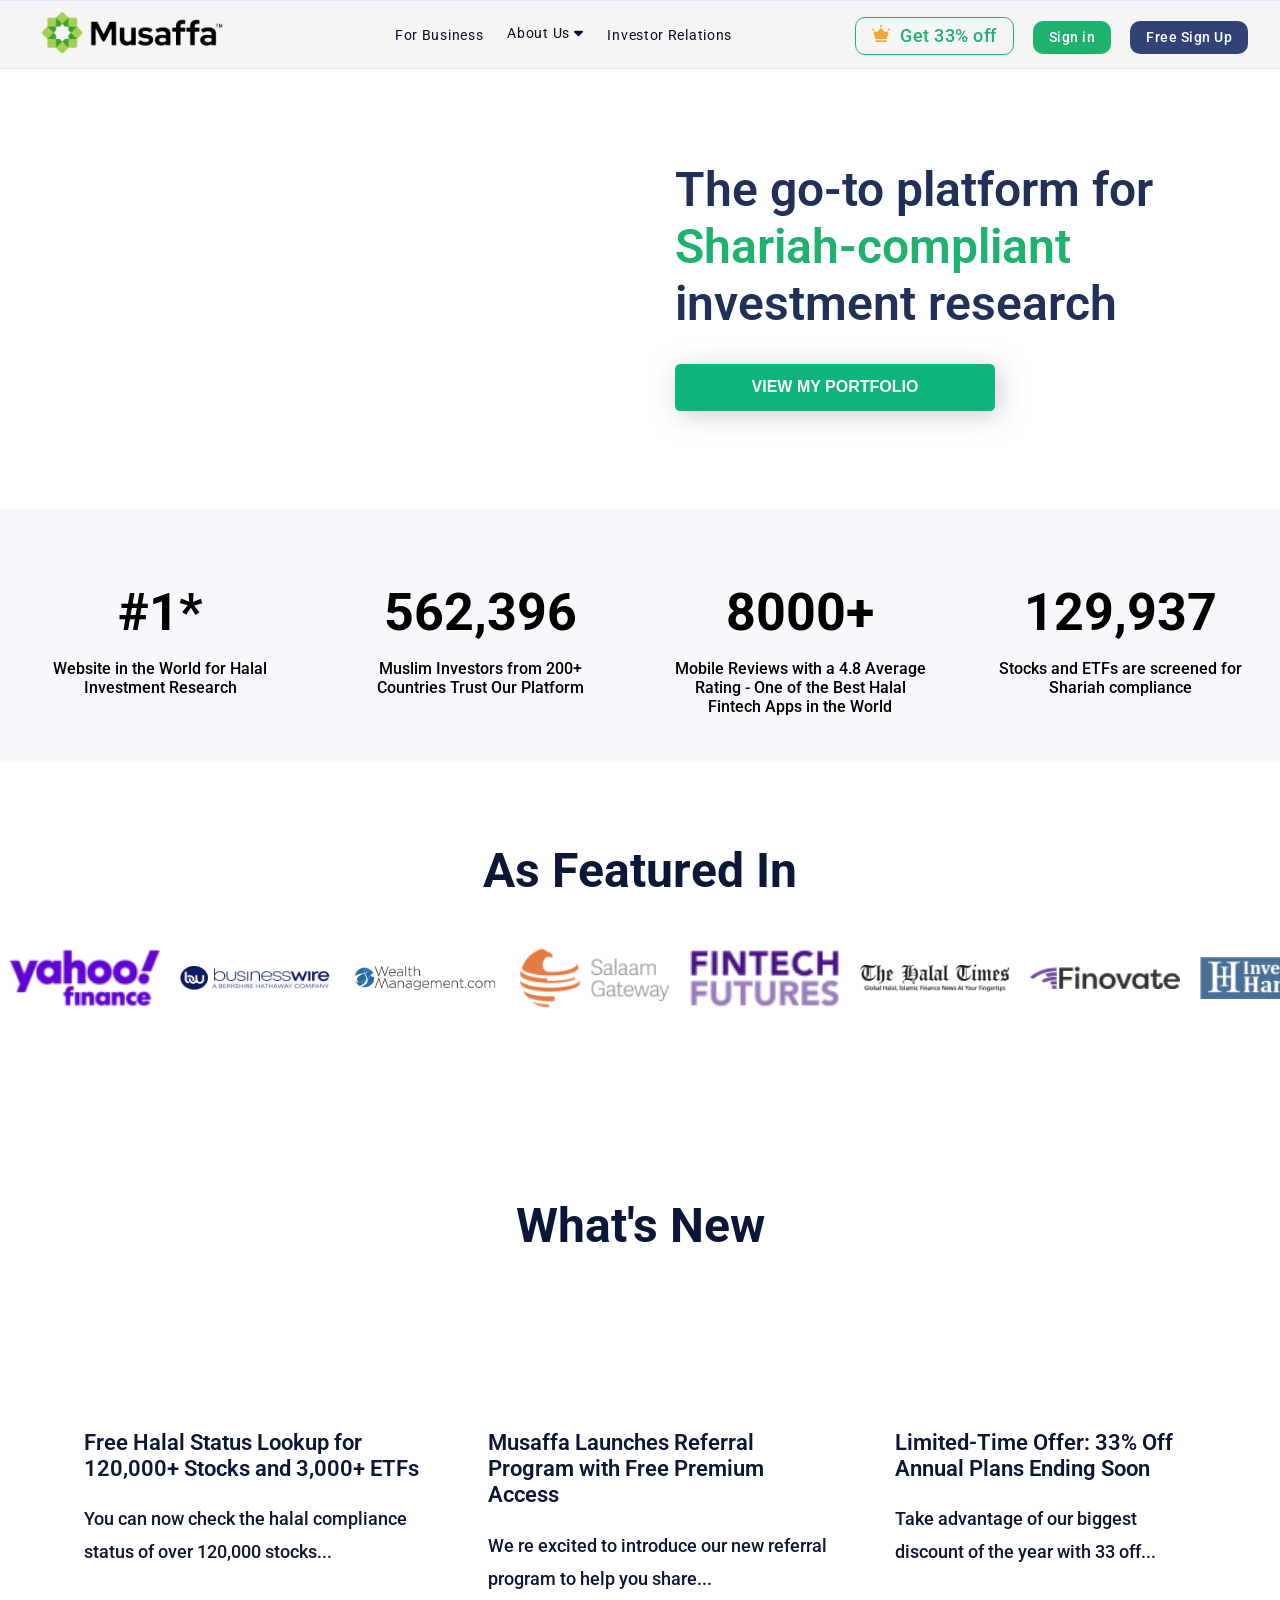
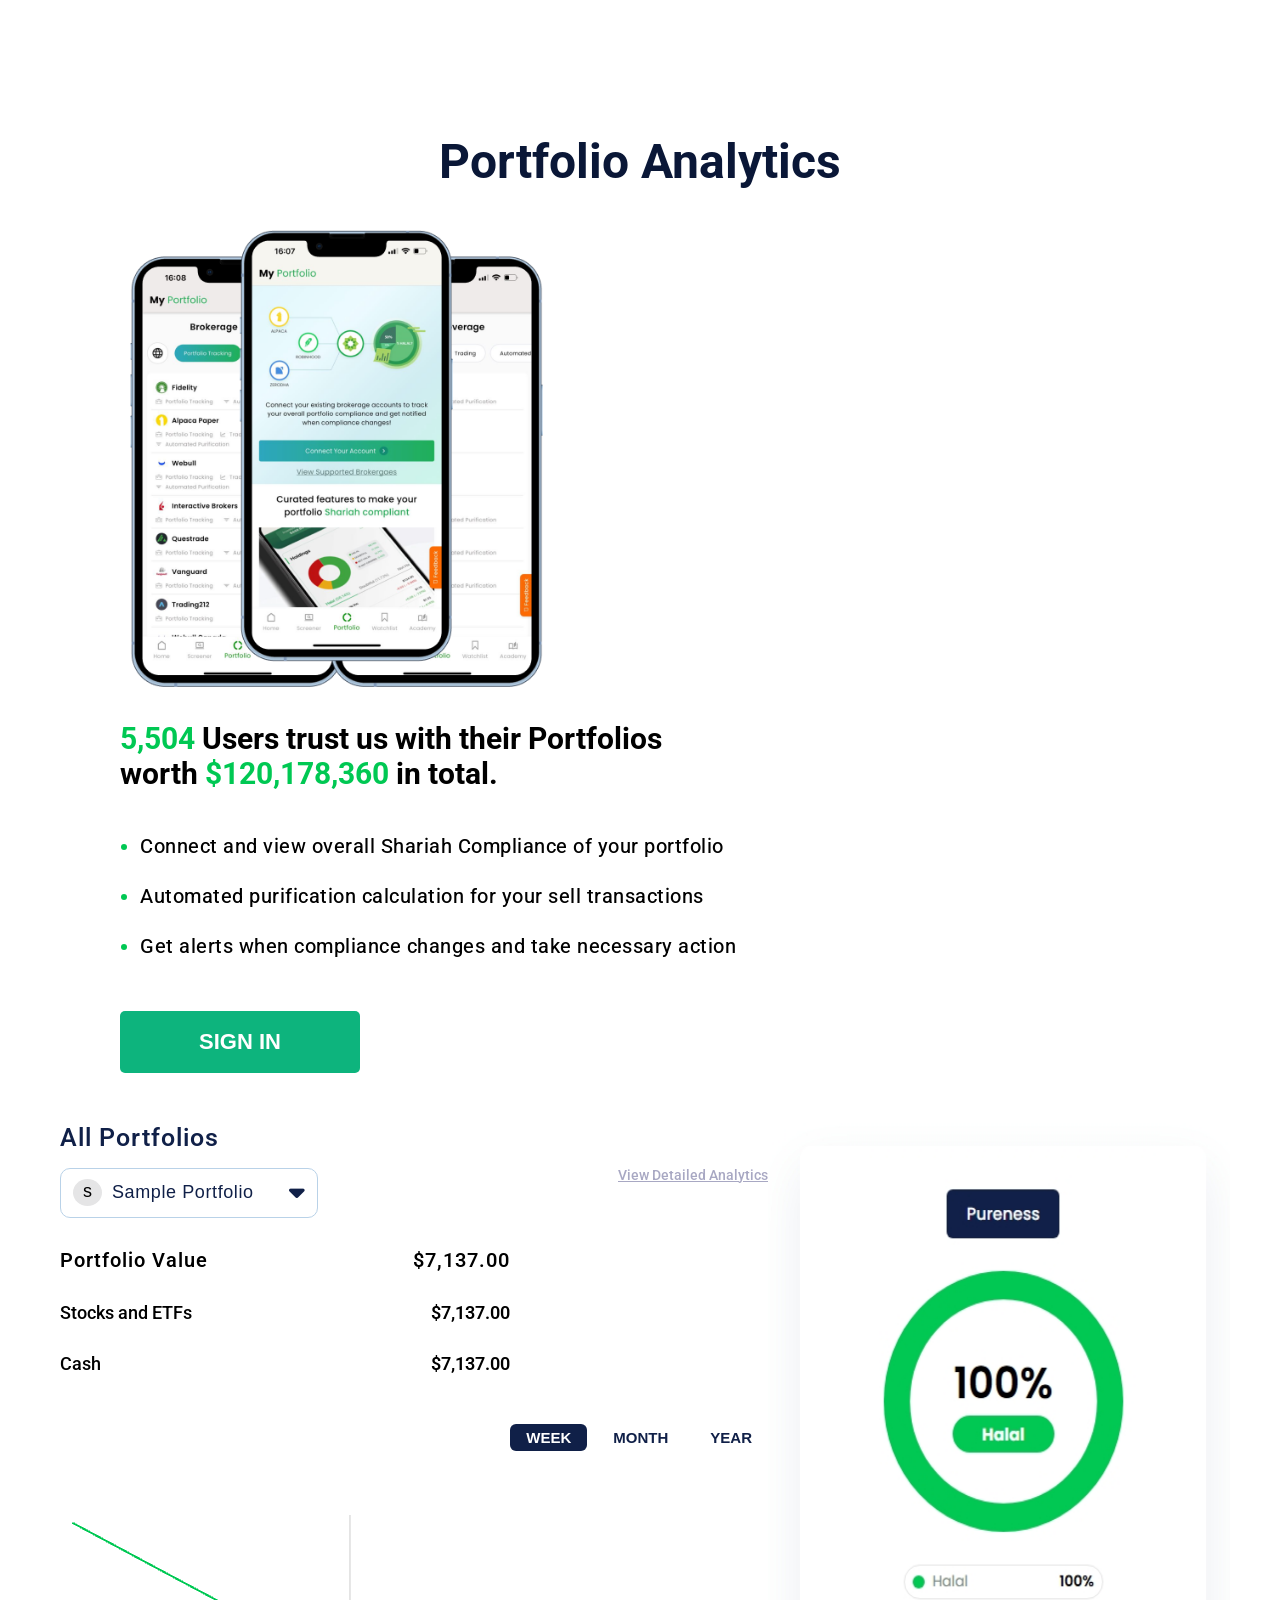
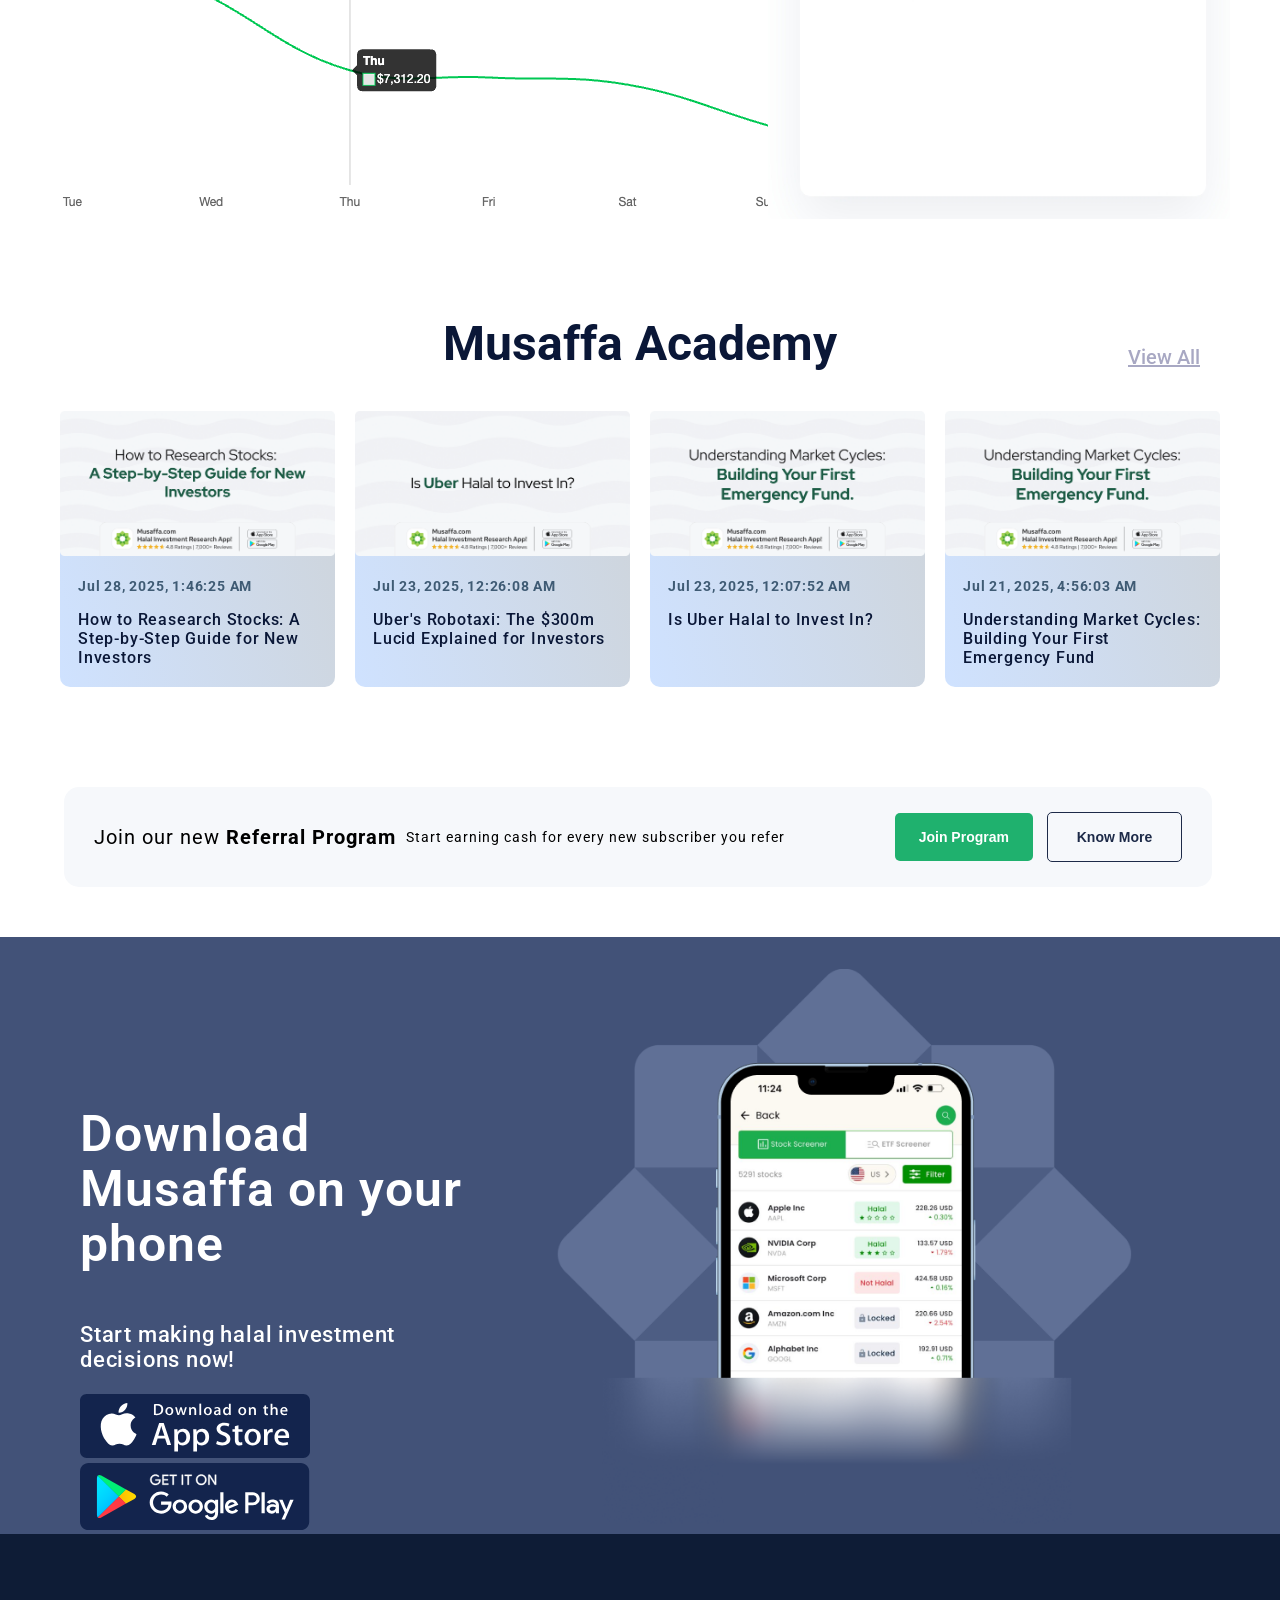
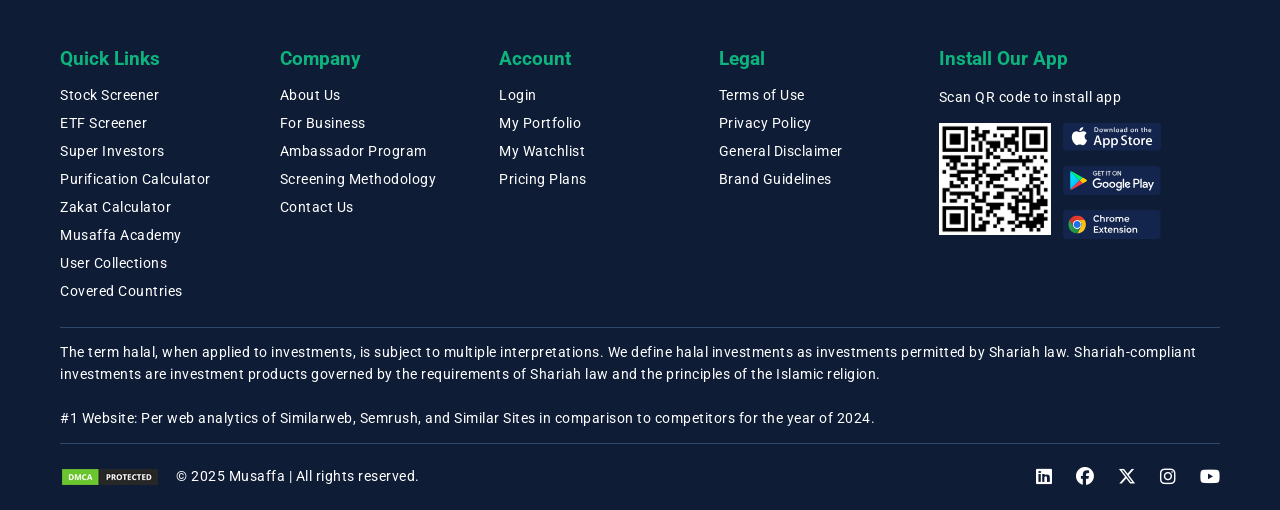
==== commit 279a6f9d: "Update index.html" ====
--- a/index.html
+++ b/index.html
@@ -54,8 +54,8 @@
 
     <div class="actions">
           <a href="#" class="btn-discount"> <img src="images/premium-gold.svg" alt="">Get 33% off</a>
-          <a href="https://musaffa.pro/invest/halal/login" target="_blank" class="btn-login">Sign in</a>
-          <a href="https://musaffa.pro/invest/halal/register" target="_blank" class="btn-logout">Free Sign Up</a>
+          <a href="https://halaldeals.pro/invest/public/login" target="_blank" class="btn-login">Sign in</a>
+          <a href="https://halaldeals.pro/invest/public/register" target="_blank" class="btn-logout">Free Sign Up</a>
     </div>
   </nav>
 
@@ -114,7 +114,7 @@
             <h1>The go-to platform for 
               <span style="color: #1fb16e;">Shariah-compliant</span>
               investment research</h1>
-            <button class="green-btn"><a href="https://musaffa.pro/invest/halal/register" target="_blank">view my portfolio</a></button>
+            <button class="green-btn"><a href="https://halaldeals.pro/invest/public/register" target="_blank">view my portfolio</a></button>
           </div>
         </div>
 
@@ -620,4 +620,4 @@
     </div>
   </div>
 </body>
-</html>+</html>
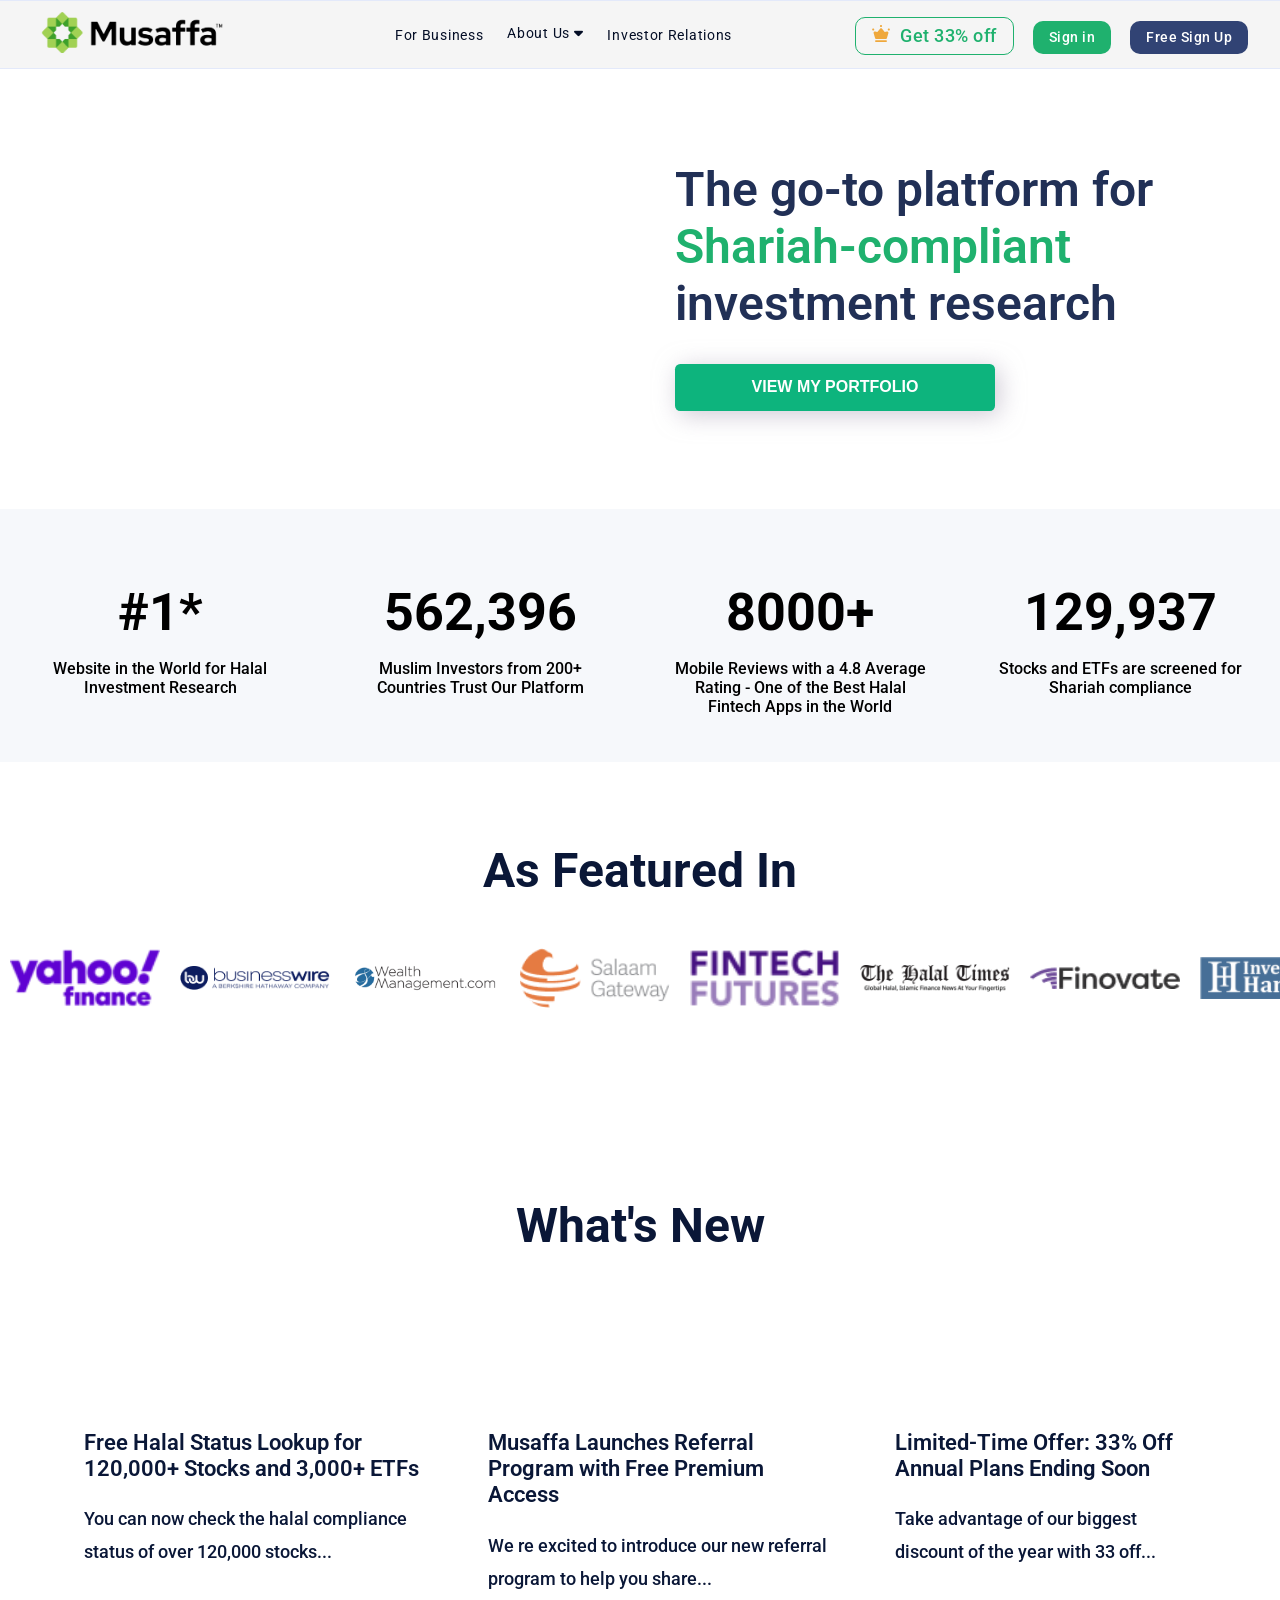
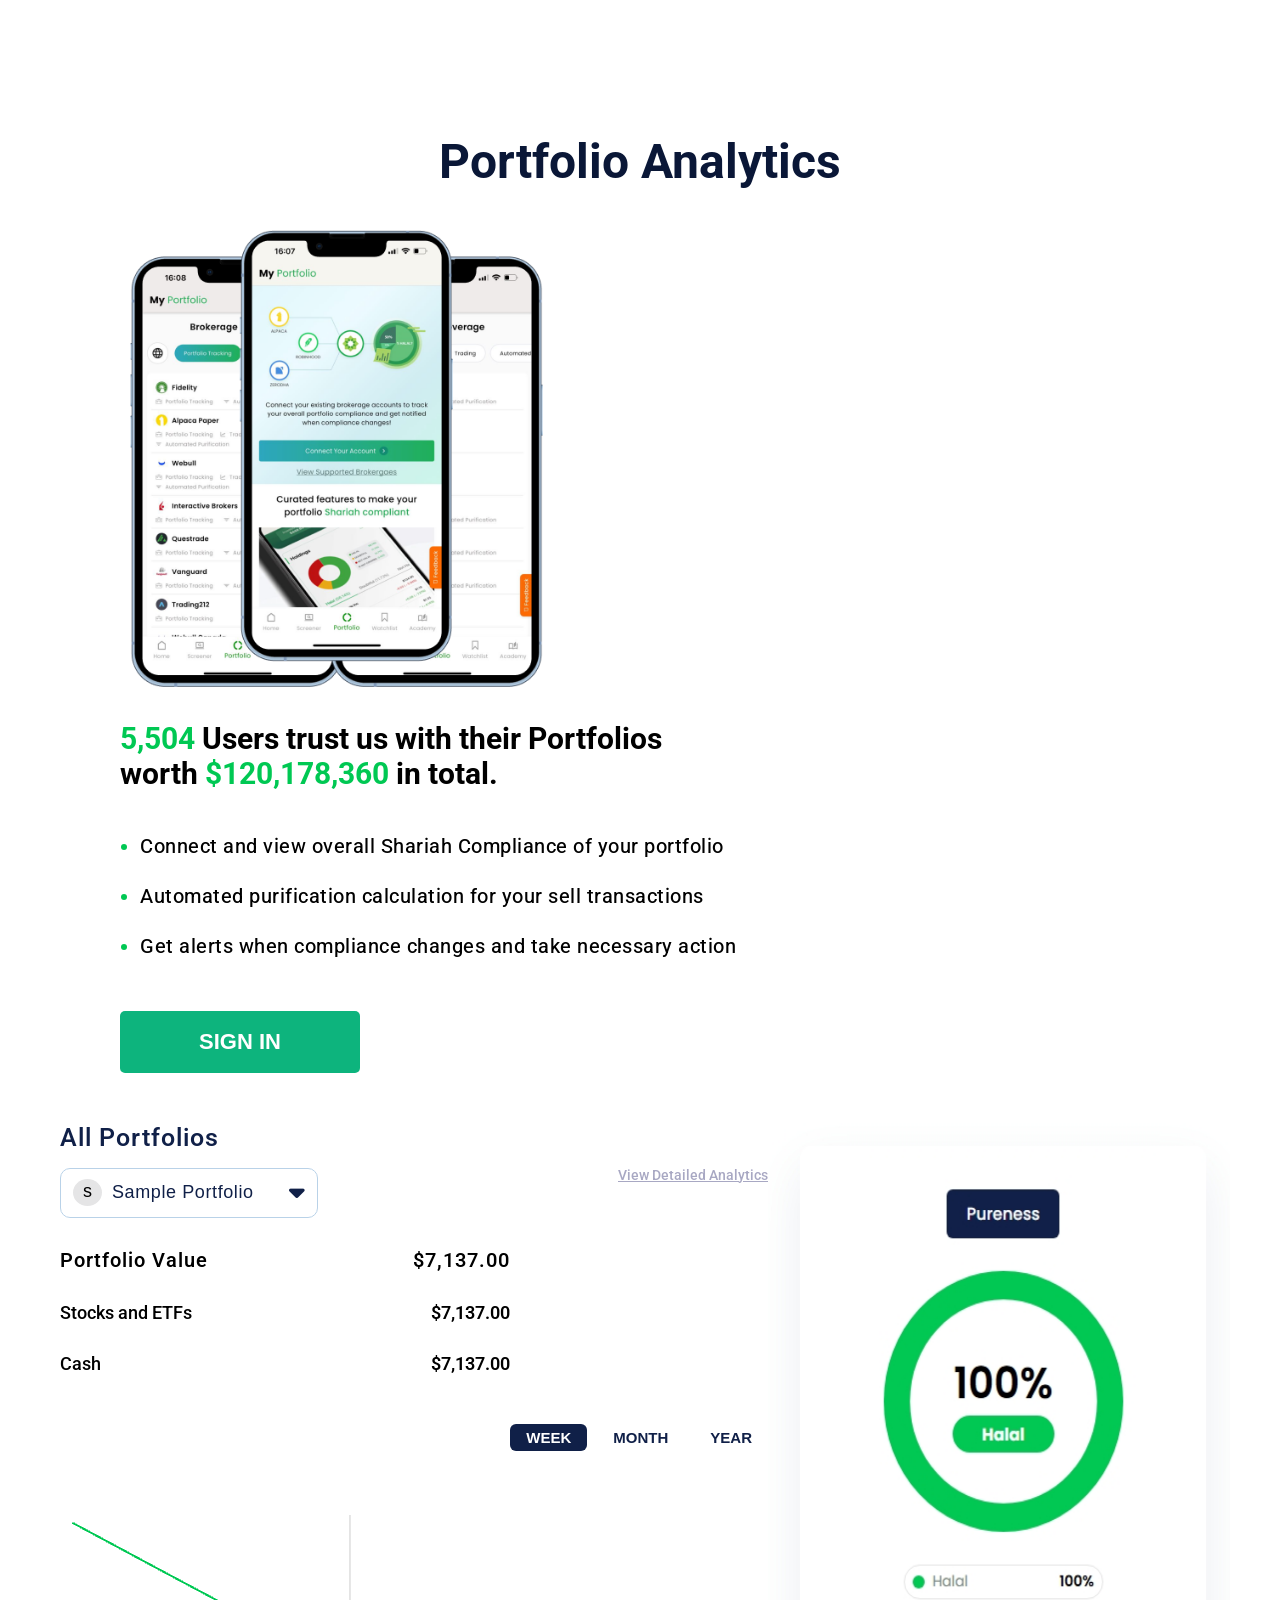
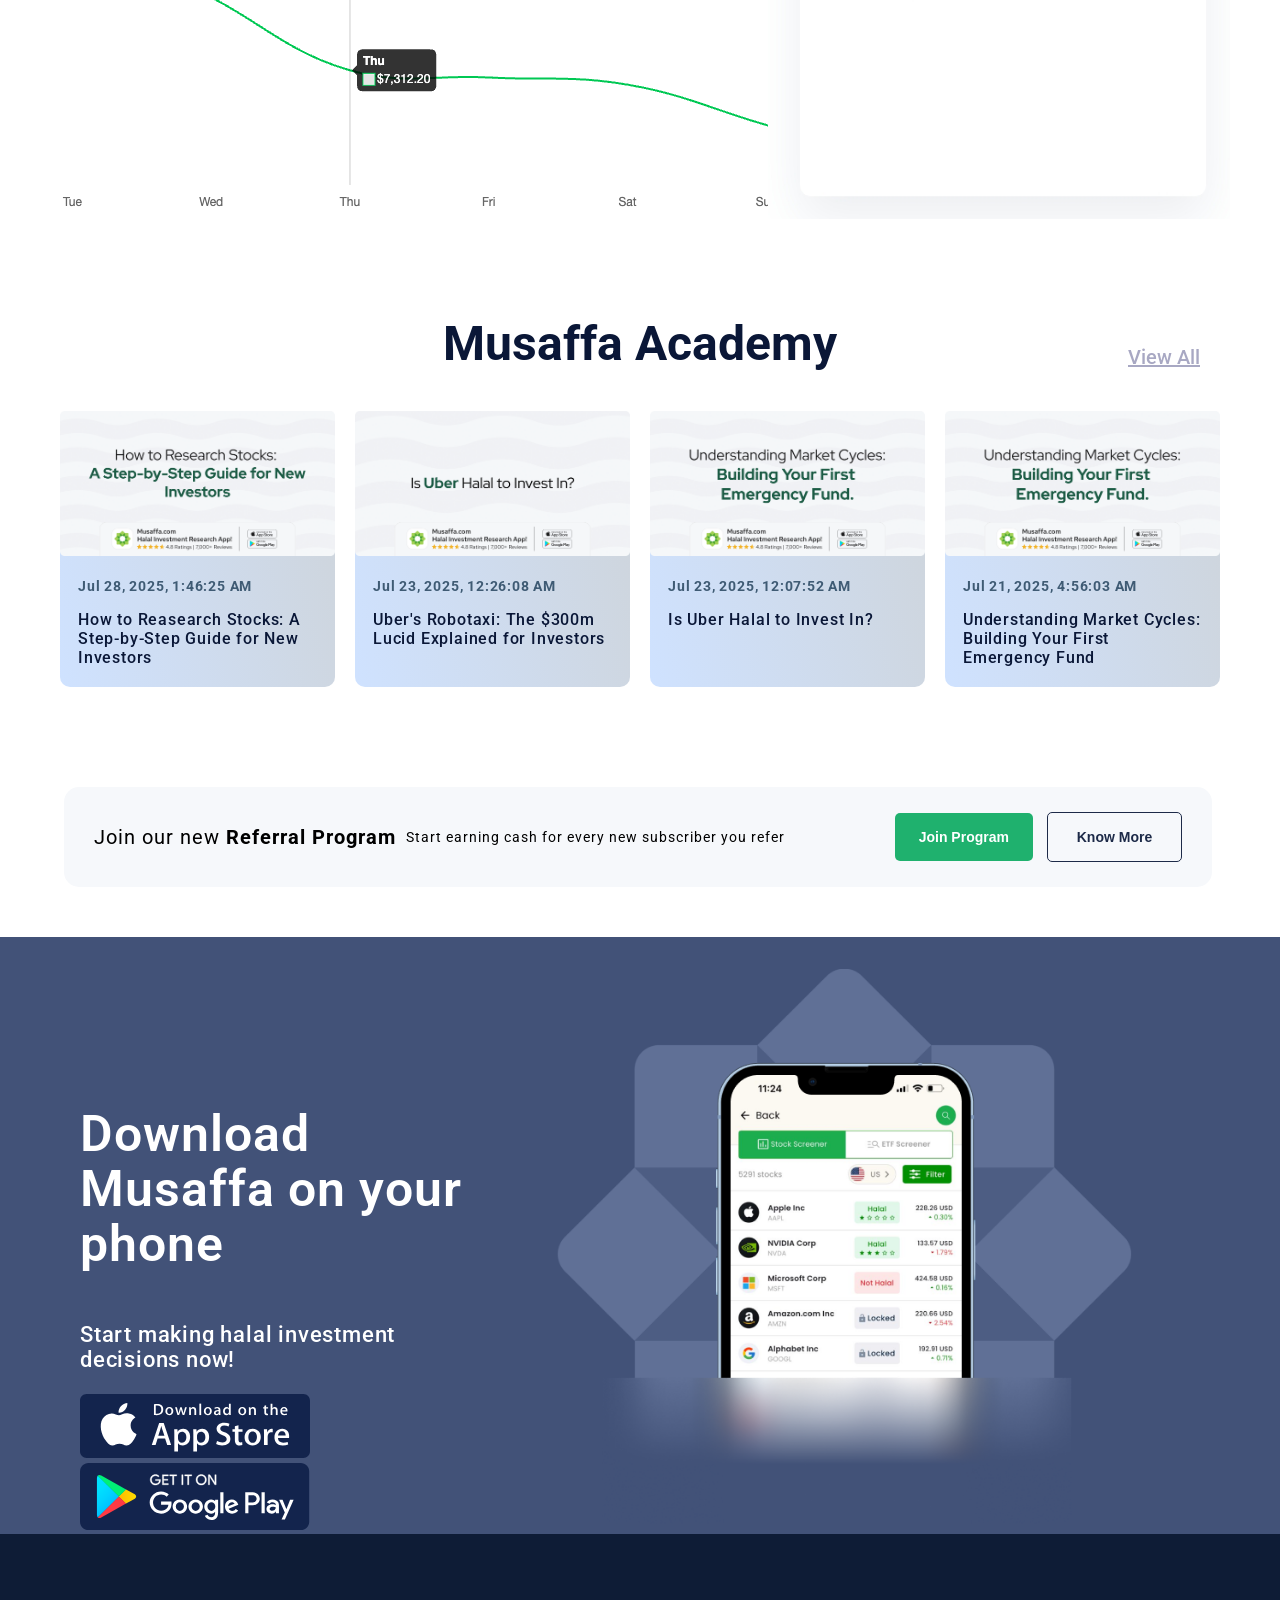
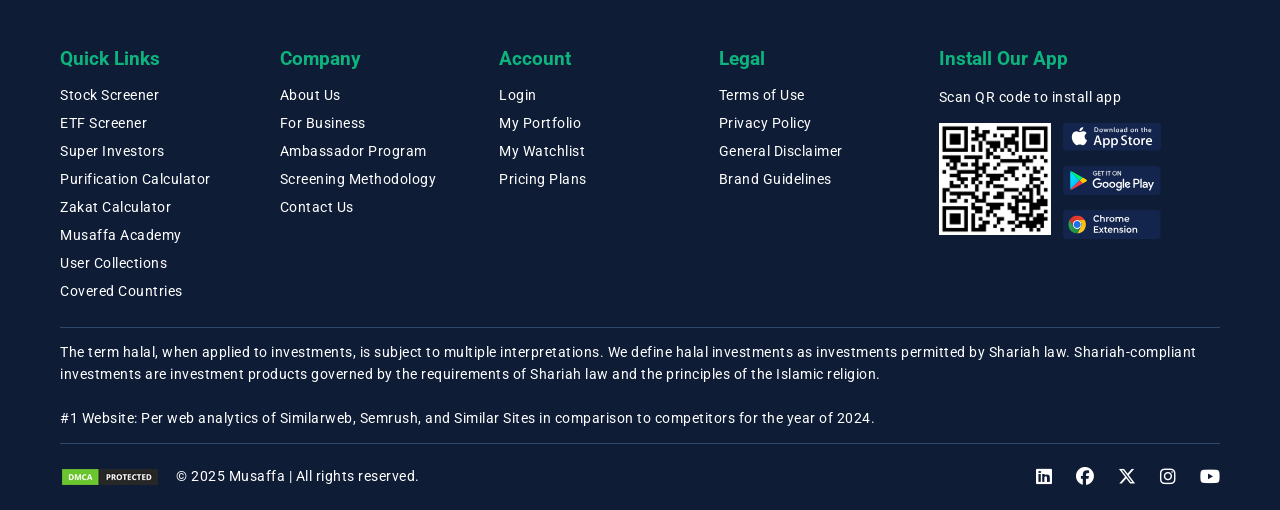
==== commit cbda5a04: "Update index.html" ====
--- a/index.html
+++ b/index.html
@@ -54,8 +54,8 @@
 
     <div class="actions">
           <a href="#" class="btn-discount"> <img src="images/premium-gold.svg" alt="">Get 33% off</a>
-          <a href="https://halaldeals.pro/invest/public/login" target="_blank" class="btn-login">Sign in</a>
-          <a href="https://halaldeals.pro/invest/public/register" target="_blank" class="btn-logout">Free Sign Up</a>
+          <a href="https://musaffadeals.com/invest/public/login" target="_blank" class="btn-login">Sign in</a>
+          <a href="https://musaffadeals.com/invest/public/register" target="_blank" class="btn-logout">Free Sign Up</a>
     </div>
   </nav>
 
@@ -114,7 +114,7 @@
             <h1>The go-to platform for 
               <span style="color: #1fb16e;">Shariah-compliant</span>
               investment research</h1>
-            <button class="green-btn"><a href="https://halaldeals.pro/invest/public/register" target="_blank">view my portfolio</a></button>
+            <button class="green-btn"><a href="https://musaffadeals.com/invest/public/register" target="_blank">view my portfolio</a></button>
           </div>
         </div>
 
